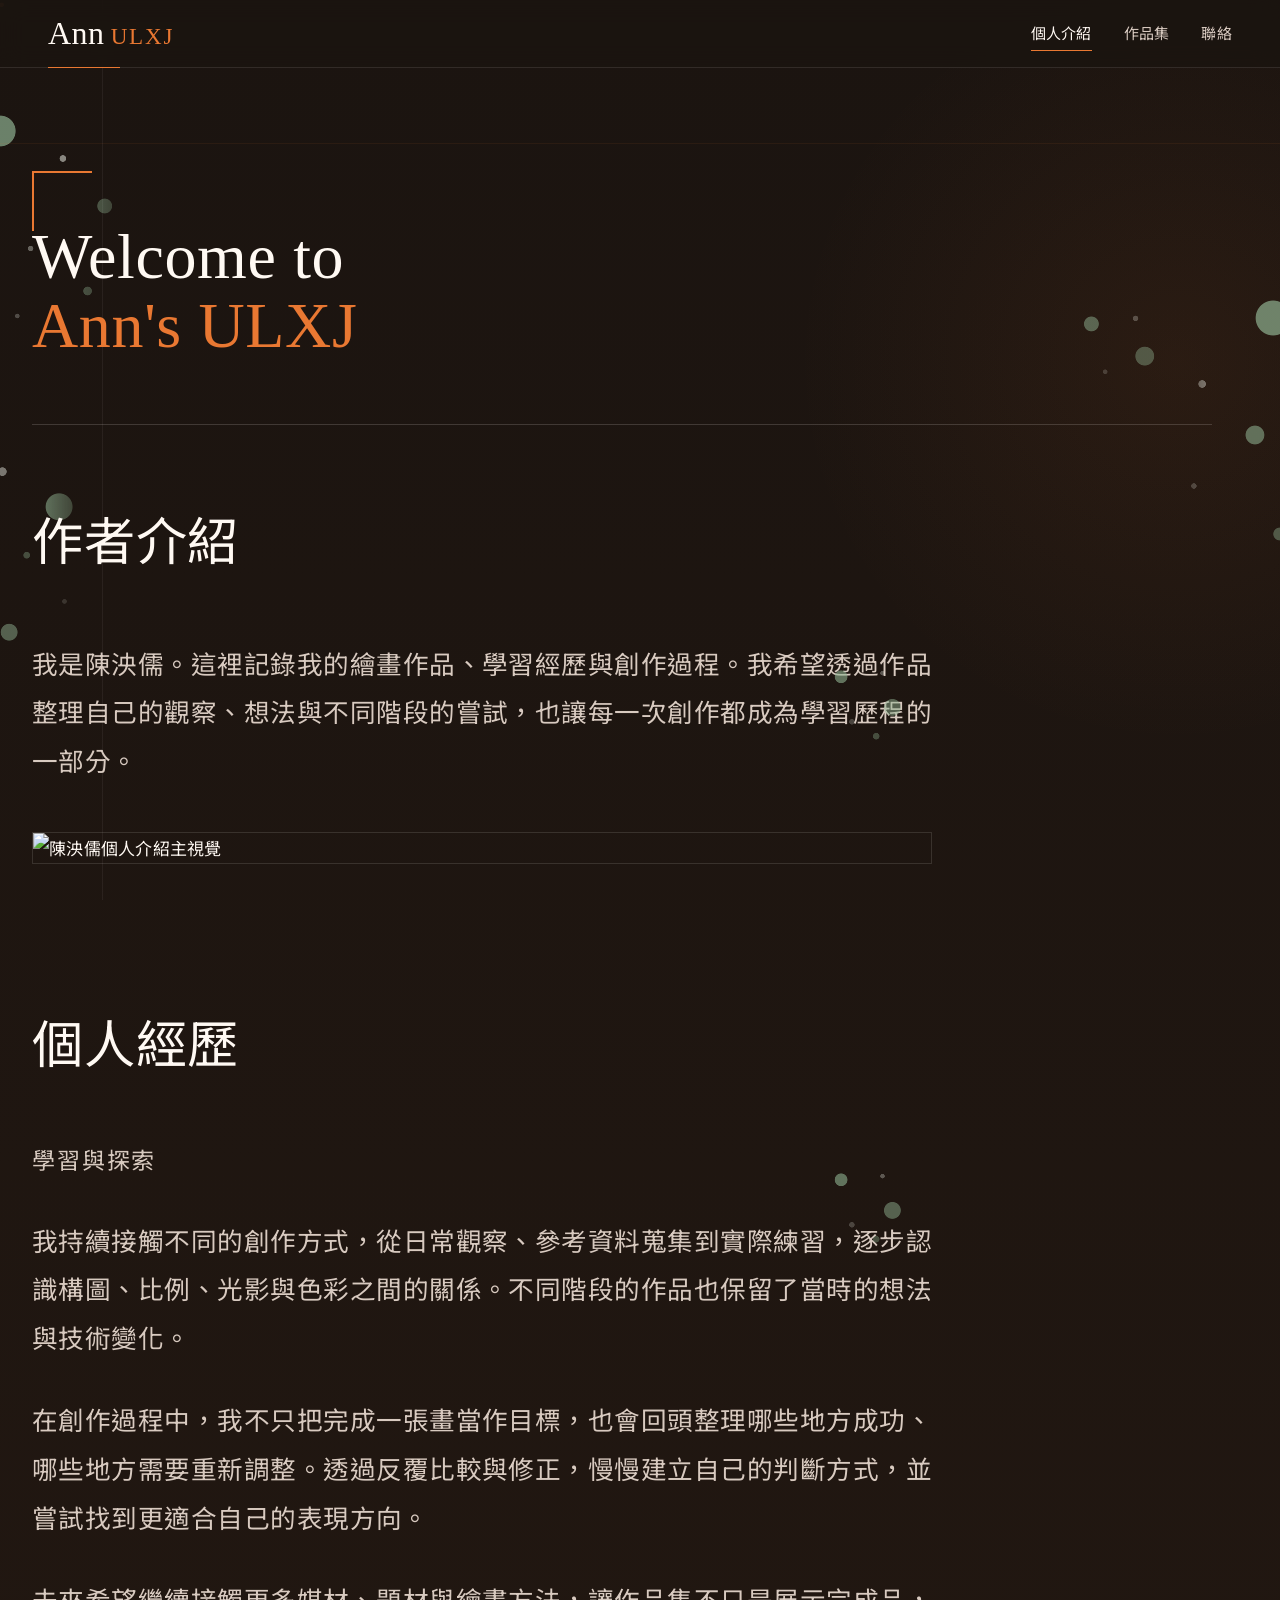
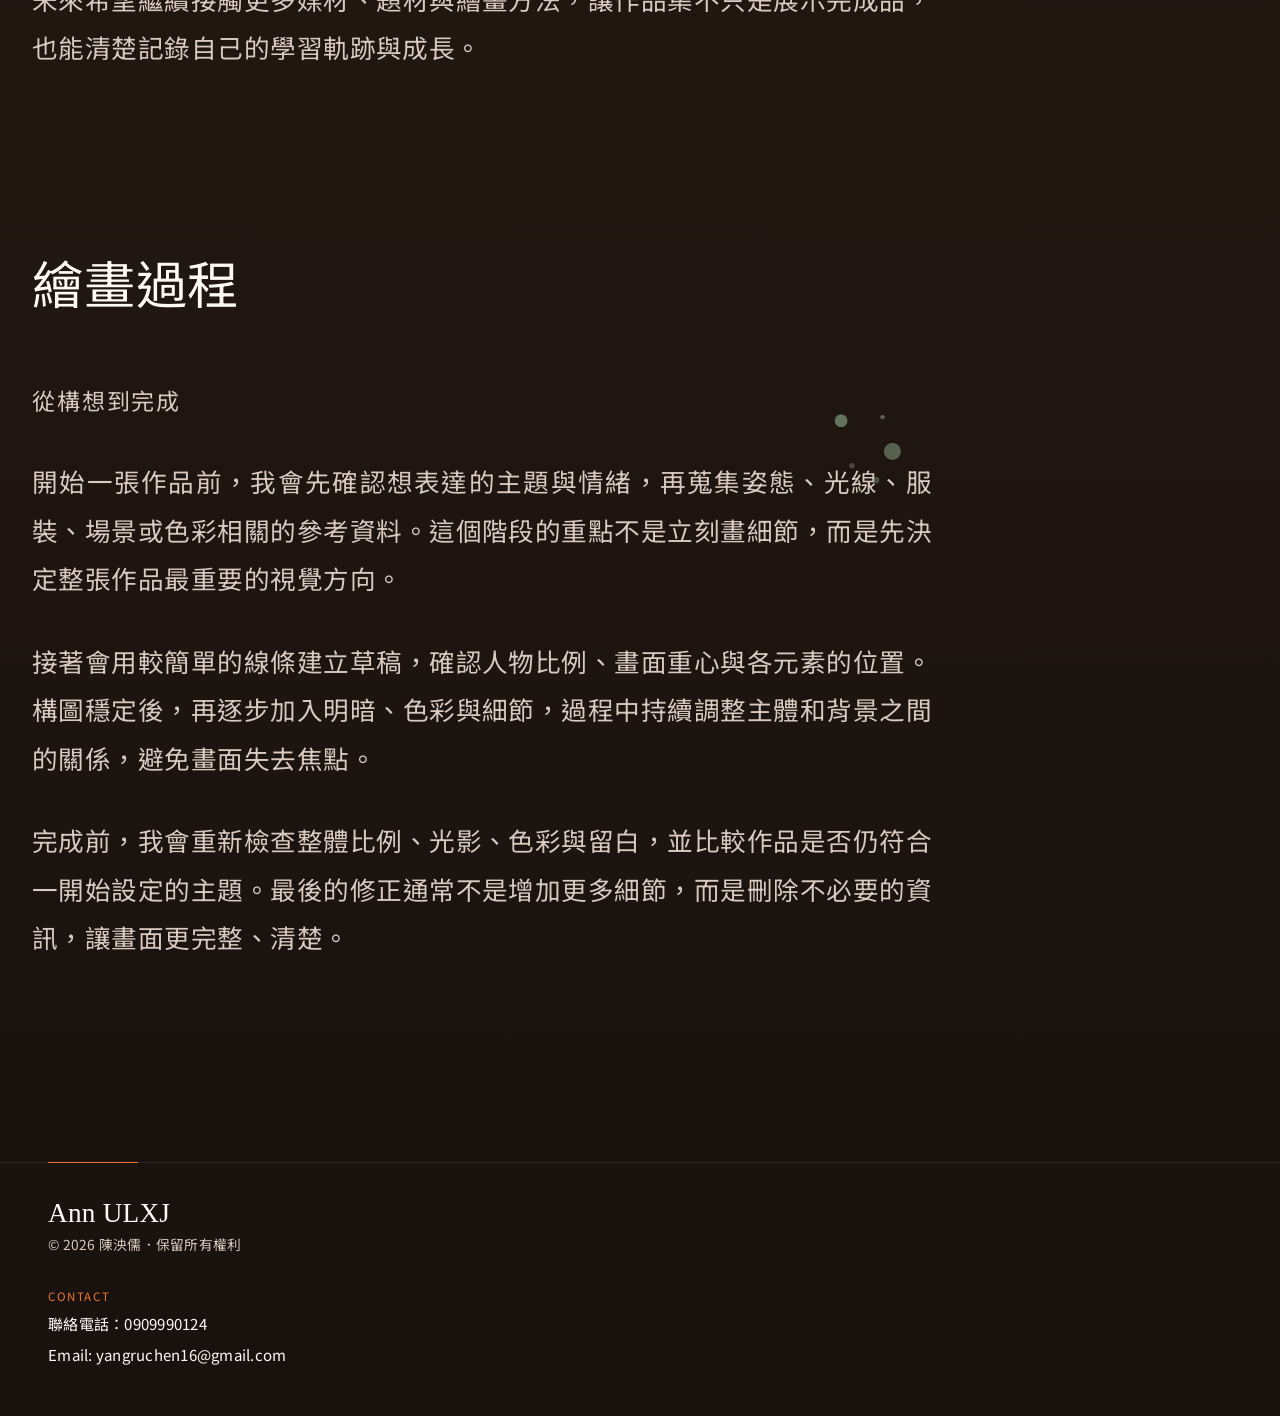
==== index.html @ 449794f3 "Update index.html" ====
<!DOCTYPE html>
<html lang="zh-Hant">
<head>
<meta charset="UTF-8">
<meta name="viewport" content="width=device-width, initial-scale=1.0">
<title>陳泱儒 | 個人介紹</title>
<meta name="description" content="陳泱儒的作者介紹、個人經歷與繪畫過程">
<link rel="preconnect" href="https://fonts.googleapis.com">
<link rel="preconnect" href="https://fonts.gstatic.com" crossorigin>
<link href="https://fonts.googleapis.com/css2?family=Fraunces:ital,opsz,wght@0,9..144,300;0,9..144,500;0,9..144,600;1,9..144,500&family=Work+Sans:wght@300;400;500;600&family=Space+Mono:wght@400;700&display=swap" rel="stylesheet">
<link rel="stylesheet" href="style.css">
<link rel="stylesheet" href="art-overrides.css">
<style>
  .intro-report{
    position:relative;
    z-index:2;
    max-width:1320px;
    margin:0 auto;
    padding:clamp(4rem,8vw,7rem) clamp(1rem,2.5vw,2rem) 6rem;
  }
  .intro-hero{
    position:relative;
    max-width:1180px;
    margin:0 0 clamp(1.75rem,3vw,2.75rem);
    padding:clamp(1.5rem,4vw,3.5rem) 0 clamp(2.5rem,5vw,4.5rem);
    border-bottom:1px solid rgba(255,249,243,.16);
  }
  .intro-hero::before{
    content:"";
    position:absolute;
    top:0;
    left:0;
    width:58px;
    height:58px;
    border-top:2px solid var(--accent);
    border-left:2px solid var(--accent);
  }
  .intro-hero::after{
    content:"";
    position:absolute;
    right:4%;
    bottom:2rem;
    width:92px;
    height:92px;
    background-image:radial-gradient(circle, rgba(233,120,50,.75) 1.6px, transparent 1.8px);
    background-size:15px 15px;
    opacity:.45;
  }
  .intro-kicker{
    margin:0 0 1.2rem;
    color:var(--accent);
    font-size:clamp(.92rem,1.3vw,1.05rem);
    letter-spacing:.18em;
  }
  .intro-hero-title{
    position:relative;
    z-index:1;
    max-width:1050px;
    margin:0;
    font-family:"Aldhabi","Times New Roman",serif;
    font-size:clamp(2.4rem,5vw,4rem);
    font-weight:400;
    line-height:1.08;
    letter-spacing:.01em;
    color:var(--text-hi);
  }
  .intro-hero-title .accent-word{
    color:var(--accent);
  }

  /* Editorial typography based on the supplied reference */
  .intro-block{
    max-width:980px;
    margin:0 0 clamp(3rem,5vw,4.5rem);
    padding:clamp(2rem,3vw,3rem) 0;
  }
  .intro-block:last-child{ margin-bottom:2rem; }
  .intro-heading{
    margin:0 0 clamp(3.2rem,5vw,4.6rem);
    padding-left:0 !important;
    max-width:900px;
    font-family:"Noto Serif TC","Songti TC","PMingLiU",serif;
    font-size:clamp(2.45rem,4vw,3.45rem);
    font-weight:400;
    line-height:1.42;
    letter-spacing:.015em;
    color:var(--text-hi);
  }
  .intro-heading::before,
  .intro-heading::after{
    display:none !important;
  }
  .intro-content{
    margin-left:0;
    padding-left:0;
    max-width:900px;
  }
  .intro-content p,
  .report-paragraphs p{
    width:100%;
    max-width:900px;
    margin-left:0;
    padding-left:0;
    text-indent:0;
    color:var(--text-lo);
    font-family:"Noto Serif TC","Songti TC","PMingLiU",serif;
    font-size:clamp(1.42rem,2vw,1.8rem);
    font-weight:400;
    line-height:1.9;
    letter-spacing:.018em;
    text-align:justify;
    text-justify:inter-ideograph;
    margin-top:0;
    margin-bottom:2.1rem;
  }
  .report-paragraphs{
    width:100%;
    max-width:900px;
    margin-left:0;
    padding-left:0;
  }
  .report-paragraphs p::before{
    display:none !important;
  }
  .report-subheading{
    margin:0 0 clamp(2.1rem,3vw,3rem);
    padding-left:0;
    font-family:"Noto Serif TC","Songti TC","PMingLiU",serif;
    font-size:clamp(1.3rem,1.8vw,1.55rem);
    font-weight:400;
    line-height:1.55;
    letter-spacing:.08em;
    color:var(--text-lo);
  }
  .intro-content::before{
    display:none !important;
  }
  .intro-main-image{
    display:block;
    width:100%;
    max-width:900px;
    height:auto;
    margin-top:3rem;
    margin-left:0;
    border-radius:4px;
    box-shadow:0 20px 50px -18px rgba(0,0,0,.55);
  }

  @media (max-width:720px){
    .intro-report{
      padding-top:3rem;
      padding-left:1rem;
      padding-right:1rem;
    }
    .intro-hero{
      margin-bottom:1.5rem;
      padding-top:1.25rem;
    }
    .intro-hero::before{
      width:38px;
      height:38px;
    }
    .intro-hero::after{
      width:58px;
      height:58px;
      right:0;
      bottom:1.4rem;
    }
    .intro-hero-title{
      font-size:clamp(2.4rem,5vw,4rem);
      line-height:1.12;
    }
    .intro-block{
      max-width:100%;
      margin-bottom:1.5rem;
      padding:1.8rem 0;
    }
    .intro-heading{
      max-width:100%;
      margin-bottom:3.2rem;
      font-size:clamp(2.25rem,10vw,3rem);
      line-height:1.42;
    }
    .intro-content,
    .report-paragraphs{
      max-width:100%;
    }
    .report-subheading{
      margin-bottom:2rem;
      font-size:1.28rem;
    }
    .intro-content p,
    .report-paragraphs p{
      max-width:100%;
      font-size:clamp(1.28rem,5.8vw,1.58rem);
      line-height:1.9;
      letter-spacing:.012em;
      text-align:justify;
      text-justify:inter-ideograph;
      margin-bottom:2rem;
    }
  }
</style>
</head>
<body>
<div class="pinboard-texture" aria-hidden="true"></div>

<header class="site-header" id="top">
  <a class="brand brand-logo" href="index.html" aria-label="Ann ULXJ 首頁">
    <span class="brand-logo-main">Ann</span>
    <span class="brand-logo-sub">ULXJ</span>
  </a>
  <nav class="main-nav" aria-label="主導覽">
    <a href="index.html" aria-current="page" style="color:var(--text-hi);border-bottom:1px solid var(--accent);">個人介紹</a>
    <a href="portfolio.html">作品集</a>
    <a href="contact.html">聯絡</a>
  </nav>
  <button class="nav-toggle" id="navToggle" aria-label="開啟選單" aria-expanded="false">
    <span></span><span></span><span></span>
  </button>
</header>

<main class="intro-report">
  <section class="intro-hero" aria-labelledby="welcome-title">
    <h1 class="intro-hero-title" id="welcome-title">Welcome to<br><span class="accent-word">Ann's ULXJ</span></h1>
  </section>

  <section class="intro-block">
    <h2 class="intro-heading">作者介紹</h2>
    <div class="intro-content">
      <p>
        我是陳泱儒。這裡記錄我的繪畫作品、學習經歷與創作過程。我希望透過作品整理自己的觀察、想法與不同階段的嘗試，也讓每一次創作都成為學習歷程的一部分。
      </p>
      <img class="intro-main-image" src="image/intro-image.svg"  
       srcset="assets/intro-image-1200.svg 1200w,assets/intro-image-1800.svg 1800w,assets/intro-image-2400.svg 2400w"
       sizes="(max-width: 720px) 100vw, 900px"
  
       alt="陳泱儒個人介紹主視覺">
    </div>
  </section>

  <section class="intro-block">
    <h2 class="intro-heading">個人經歷</h2>
    <div class="intro-content">
      <h3 class="report-subheading">學習與探索</h3>
      <div class="report-paragraphs">
        <p>
          我持續接觸不同的創作方式，從日常觀察、參考資料蒐集到實際練習，逐步認識構圖、比例、光影與色彩之間的關係。不同階段的作品也保留了當時的想法與技術變化。
        </p>
        <p>
          在創作過程中，我不只把完成一張畫當作目標，也會回頭整理哪些地方成功、哪些地方需要重新調整。透過反覆比較與修正，慢慢建立自己的判斷方式，並嘗試找到更適合自己的表現方向。
        </p>
        <p>
          未來希望繼續接觸更多媒材、題材與繪畫方法，讓作品集不只是展示完成品，也能清楚記錄自己的學習軌跡與成長。
        </p>
      </div>
    </div>
  </section>

  <section class="intro-block">
    <h2 class="intro-heading">繪畫過程</h2>
    <div class="intro-content">
      <h3 class="report-subheading">從構想到完成</h3>
      <div class="report-paragraphs">
        <p>
          開始一張作品前，我會先確認想表達的主題與情緒，再蒐集姿態、光線、服裝、場景或色彩相關的參考資料。這個階段的重點不是立刻畫細節，而是先決定整張作品最重要的視覺方向。
        </p>
        <p>
          接著會用較簡單的線條建立草稿，確認人物比例、畫面重心與各元素的位置。構圖穩定後，再逐步加入明暗、色彩與細節，過程中持續調整主體和背景之間的關係，避免畫面失去焦點。
        </p>
        <p>
          完成前，我會重新檢查整體比例、光影、色彩與留白，並比較作品是否仍符合一開始設定的主題。最後的修正通常不是增加更多細節，而是刪除不必要的資訊，讓畫面更完整、清楚。
        </p>
      </div>
    </div>
  </section>
</main>

<footer class="site-footer site-footer-contact">
  <div class="footer-identity">
    <p class="footer-logo">Ann ULXJ</p>
    <p>© 2026 陳泱儒．保留所有權利</p>
  </div>
  <div class="footer-contact">
    <span class="footer-contact-label">CONTACT</span>
    <a href="mailto:myherbstudio@gmail.com">myherbstudio@gmail.com</a>
  </div>
</footer>

<script src="script.js"></script>
</body>
</html>
---- style.css ----
/* ==========================================================================
   DESIGN TOKENS — Minimal / Art / Coffee / Orange / White
   ========================================================================== */
:root{
  --ink: #1B1410;
  --ink-2: #241A15;
  --ink-3: #30221B;
  --coffee: #3B291F;
  --coffee-soft: #684735;
  --paper: #FFF9F3;
  --paper-dim: #F0E8E1;
  --text-hi: #FFF9F3;
  --text-lo: #D8CAC0;
  --accent: #E97832;
  --accent-soft: rgba(233,120,50,.20);
  --line: rgba(255,249,243,.15);

  --c-traditional: #E97832;
  --c-illustration: #E97832;
  --c-digital: #E97832;
  --c-abstract: #E97832;

  /* 金萱：若網站尚未串接 justfont Webfont，未安裝字型的裝置會使用後備中文字體 */
  --font-display: "jf-jinxuan", "金萱", "PingFang TC", "Noto Sans TC", sans-serif;
  --font-body: "jf-jinxuan", "金萱", "PingFang TC", "Noto Sans TC", sans-serif;
  --font-mono: "jf-jinxuan", "金萱", "PingFang TC", "Noto Sans TC", sans-serif;

  --radius: 2px;
  --ease: cubic-bezier(.22,.61,.36,1);
  --dur: .35s;
}

@media (prefers-reduced-motion: reduce){
  *{ animation-duration:.01ms !important; animation-iteration-count:1 !important; transition-duration:.01ms !important; scroll-behavior:auto !important; }
}

*{ box-sizing:border-box; }
html{ scroll-behavior:smooth; }
body{
  margin:0;
  min-height:100vh;
  background:
    radial-gradient(circle at 92% 12%, rgba(233,120,50,.07), transparent 24rem),
    linear-gradient(180deg, #1B1410 0%, #211711 58%, #18110E 100%);
  color:var(--text-hi);
  font-family:var(--font-body);
  font-size:17px;
  line-height:1.75;
  letter-spacing:.015em;
  -webkit-font-smoothing:antialiased;
}

a{ color:inherit; text-decoration:none; }
h1,h2,h3{ margin:0; color:var(--text-hi); font-family:var(--font-display); font-weight:600; letter-spacing:.01em; }
p{ margin:0; }
ul,ol{ margin:0; padding:0; list-style:none; }
button,input,textarea,select{ font:inherit; }
button{ cursor:pointer; }

/* ==========================================================================
   ART BACKGROUND — dots + lines, intentionally sparse
   ========================================================================== */
.pinboard-texture{
  position:fixed;
  inset:0;
  pointer-events:none;
  z-index:0;
  opacity:1;
  background:
    radial-gradient(circle at 8% 22%, rgba(233,120,50,.48) 0 2px, transparent 2.5px) 0 0 / 22px 22px no-repeat,
    linear-gradient(90deg, transparent 0 8%, rgba(255,249,243,.06) 8% calc(8% + 1px), transparent calc(8% + 1px)),
    linear-gradient(0deg, transparent 0 84%, rgba(233,120,50,.08) 84% calc(84% + 1px), transparent calc(84% + 1px));
}

body::before,
body::after{
  content:"";
  position:fixed;
  pointer-events:none;
  z-index:0;
}
body::before{
  top:110px;
  left:32px;
  width:132px;
  height:132px;
  opacity:.42;
  background-image:radial-gradient(circle, rgba(233,120,50,.78) 1.45px, transparent 1.7px);
  background-size:16px 16px;
  -webkit-mask-image:linear-gradient(to bottom right, #000, transparent 80%);
  mask-image:linear-gradient(to bottom right, #000, transparent 80%);
}
body::after{
  right:42px;
  bottom:42px;
  width:180px;
  height:180px;
  border-right:1px solid rgba(255,249,243,.14);
  border-bottom:1px solid rgba(233,120,50,.34);
  border-radius:0 0 180px 0;
}

.eyebrow{
  margin:0 0 1rem;
  color:var(--accent);
  font-family:var(--font-mono);
  font-size:.74rem;
  font-weight:600;
  letter-spacing:.18em;
  text-transform:uppercase;
}

/* ==========================================================================
   HEADER
   ========================================================================== */
.site-header{
  position:sticky;
  top:0;
  z-index:40;
  display:flex;
  align-items:center;
  justify-content:space-between;
  padding:1rem clamp(1.25rem,4vw,3rem);
  background:rgba(27,20,16,.90);
  backdrop-filter:blur(12px);
  border-bottom:1px solid rgba(255,249,243,.10);
}
.site-header::after{
  content:"";
  position:absolute;
  left:clamp(1.25rem,4vw,3rem);
  bottom:-1px;
  width:72px;
  height:1px;
  background:var(--accent);
}
.brand{ display:flex; align-items:center; gap:.75rem; }
.brand-mark{
  display:grid;
  place-items:center;
  width:34px;
  height:34px;
  border:1px solid var(--accent);
  border-radius:50%;
  background:transparent;
  color:var(--accent);
  font-size:.95rem;
  font-weight:600;
}
.brand-name{ font-size:1.04rem; font-weight:600; }
.brand-dot{ color:var(--accent); }
.main-nav{ display:flex; gap:2rem; font-size:.94rem; }
.main-nav a{
  position:relative;
  padding:.25rem 0;
  color:var(--text-lo);
  transition:color .2s ease;
}
.main-nav a:hover{ color:var(--text-hi); }
.main-nav a::after{
  content:"";
  position:absolute;
  left:0;
  bottom:-4px;
  width:100%;
  height:1px;
  background:var(--accent);
  transform:scaleX(0);
  transform-origin:left;
  transition:transform .25s var(--ease);
}
.main-nav a:hover::after{ transform:scaleX(1); }
.nav-toggle{ display:none; flex-direction:column; gap:5px; padding:6px; border:0; background:none; }
.nav-toggle span{ display:block; width:22px; height:1px; background:var(--text-hi); }

/* ==========================================================================
   BUTTONS
   ========================================================================== */
.btn{
  display:inline-flex;
  align-items:center;
  justify-content:center;
  min-height:44px;
  padding:.8rem 1.45rem;
  border:1px solid transparent;
  border-radius:var(--radius);
  font-size:.92rem;
  font-weight:600;
  letter-spacing:.04em;
  transition:transform .2s var(--ease), background .2s ease, border-color .2s ease, color .2s ease;
}
.btn-primary{ background:var(--accent); color:#1B1410; }
.btn-primary:hover{ transform:translateY(-2px); background:#F28A47; }
.btn-ghost{ border-color:rgba(255,249,243,.32); color:var(--text-hi); background:transparent; }
.btn-ghost:hover{ border-color:var(--accent); color:var(--accent); }
.btn-wide{ width:100%; }

/* ==========================================================================
   GENERAL SECTIONS
   ========================================================================== */
section{
  position:relative;
  z-index:2;
  max-width:1440px;
  margin:0 auto;
  padding:clamp(3.6rem,7vw,6rem) clamp(1.25rem,4vw,3rem);
}
.section-head{ max-width:760px; margin-bottom:2.8rem; }
.section-head h2{ font-size:clamp(2rem,3.4vw,2.8rem); margin-bottom:.9rem; }
.section-desc{ max-width:62ch; color:var(--text-lo); font-size:1.02rem; }

.hero{
  display:grid;
  grid-template-columns:1.05fr .95fr;
  align-items:center;
  gap:clamp(2rem,5vw,5rem);
  min-height:84vh;
}
.hero-inner{ max-width:650px; }
.hero-title{
  margin-bottom:1.5rem;
  font-size:clamp(2.7rem,5vw,4.7rem);
  line-height:1.08;
}
.hero-title .line{ display:block; }
.line-em{ color:var(--accent); font-style:normal; font-weight:500; }
.hero-desc{ max-width:48ch; margin-bottom:2.2rem; color:var(--text-lo); font-size:1.08rem; }
.hero-actions{ display:flex; gap:.9rem; flex-wrap:wrap; }
.hero-board{ position:relative; height:470px; }

/* ==========================================================================
   MINIMAL ART CARDS / PLACEHOLDERS
   ========================================================================== */
.pin-card{
  position:absolute;
  width:210px;
  padding:12px 12px 30px;
  background:var(--paper);
  border:1px solid rgba(255,255,255,.25);
  border-radius:0;
  box-shadow:0 20px 45px -22px rgba(0,0,0,.72);
}
.pin-card:hover{ transform:translateY(-4px) !important; }
.pin{
  position:absolute;
  top:12px;
  left:12px;
  width:7px;
  height:7px;
  border-radius:50%;
  background:var(--accent);
  box-shadow:none;
}
.pin-tag{
  position:absolute;
  left:12px;
  bottom:8px;
  color:var(--coffee);
  font-size:.7rem;
  letter-spacing:.08em;
}
.card-traditional{ top:0; left:5%; transform:none; }
.card-illustration{ top:5%; left:48%; transform:none; }
.card-digital{ top:48%; left:2%; transform:none; }
.card-abstract{ top:50%; left:50%; transform:none; }
.ph-visual{ position:relative; width:100%; aspect-ratio:4/5; overflow:hidden; background:var(--coffee); }
.ph-traditional{
  background:
    linear-gradient(135deg, rgba(255,249,243,.82) 0 22%, transparent 22%),
    radial-gradient(circle at 62% 40%, #E97832 0 18%, transparent 19%),
    linear-gradient(145deg, #4A3023, #211711 72%);
}
.ph-traditional::after{
  content:"";
  position:absolute;
  inset:0;
  background:linear-gradient(115deg, transparent 0 52%, rgba(255,249,243,.12) 52% 53%, transparent 53%);
}
.ph-illustration{
  background:
    radial-gradient(circle at 30% 30%, #FFF9F3 0 10%, transparent 10.5%),
    radial-gradient(circle at 72% 66%, #E97832 0 20%, transparent 20.5%),
    #2C1E18;
}
.ph-digital{
  background:
    linear-gradient(rgba(255,249,243,.10) 1px, transparent 1px),
    linear-gradient(90deg, rgba(255,249,243,.10) 1px, transparent 1px),
    linear-gradient(140deg, #1D1511, #E97832 145%);
  background-size:22px 22px,22px 22px,auto;
}
.ph-abstract{
  background:
    linear-gradient(25deg, transparent 0 42%, #E97832 42% 57%, transparent 57%),
    linear-gradient(155deg, #FFF9F3 0 18%, #3B291F 18% 64%, #1B1410 64%);
}
.ph-portrait{
  background:radial-gradient(circle at 50% 36%, #E97832 0 18%, transparent 18.5%), linear-gradient(180deg,#4A3023,#1B1410);
}

/* ==========================================================================
   FILTERS
   ========================================================================== */
.medium-switcher{
  display:flex;
  flex-wrap:wrap;
  gap:.65rem;
  margin-bottom:2.8rem;
  padding-bottom:1.5rem;
  border-bottom:1px solid var(--line);
}
.medium-tab{
  display:flex;
  align-items:center;
  gap:.45rem;
  padding:.62rem 1rem;
  border:1px solid rgba(255,249,243,.22);
  border-radius:999px;
  background:transparent;
  color:var(--text-lo);
  font-size:.86rem;
  transition:all .2s ease;
}
.tab-index{ color:var(--accent); font-size:.7rem; }
.medium-tab:hover{ border-color:var(--accent); color:var(--text-hi); }
.medium-tab.is-active{ border-color:var(--accent); background:var(--accent); color:#1B1410; }
.medium-tab.is-active .tab-index{ color:#1B1410; }

/* ==========================================================================
   GALLERY
   ========================================================================== */
.gallery-grid{
  display:grid;
  grid-template-columns:repeat(auto-fill,minmax(250px,1fr));
  gap:1.5rem;
}
.art-card{
  position:relative;
  padding:10px 10px 16px;
  background:var(--paper);
  border:1px solid rgba(255,255,255,.28);
  border-radius:0;
  box-shadow:0 18px 38px -24px rgba(0,0,0,.9);
  cursor:pointer;
  opacity:0;
  transform:translateY(20px);
  animation:cardIn .55s var(--ease) forwards;
  transition:transform .25s var(--ease), box-shadow .25s var(--ease);
}
@keyframes cardIn{ to{ opacity:1; transform:translateY(0); } }
.art-card:hover{ transform:translateY(-5px); box-shadow:0 26px 48px -26px rgba(0,0,0,.95); }
.art-card:focus-visible{ outline:2px solid var(--accent); outline-offset:4px; }
.art-card .pin{ top:14px; left:14px; }
.art-thumb{ aspect-ratio:4/5; }
.art-meta{ padding:.95rem .25rem 0; color:var(--coffee); }
.art-medium{ color:#866B5C; font-size:.72rem; font-weight:600; letter-spacing:.07em; }
.art-title{ margin-top:.25rem; color:#241A15; font-size:1.08rem; }
.art-card.is-hidden{ display:none; }

/* ==========================================================================
   ABOUT / PROCESS
   ========================================================================== */
.about-section{ display:grid; grid-template-columns:.8fr 1.2fr; gap:clamp(2rem,5vw,4rem); align-items:center; }
.about-frame{ max-width:380px; padding:12px; background:var(--paper); border:1px solid rgba(255,255,255,.28); transform:none; }
.about-content p{ max-width:58ch; margin-bottom:1.2rem; color:var(--text-lo); }
.about-content h2{ margin-bottom:1.2rem; font-size:clamp(2rem,3vw,2.6rem); }
.about-stats{ display:flex; gap:2.3rem; margin:1.8rem 0 2rem; flex-wrap:wrap; }
.stat-num{ display:block; color:var(--accent); font-size:2rem; }
.stat-label{ color:var(--text-lo); font-size:.82rem; }
.process-steps{ display:grid; grid-template-columns:repeat(auto-fit,minmax(220px,1fr)); gap:2rem; }
.process-step{ padding-top:1.2rem; border-top:1px solid var(--line); }
.step-index{ color:var(--accent); font-size:.82rem; }
.process-step h3{ margin:.55rem 0 .45rem; font-size:1.16rem; }
.process-step p{ color:var(--text-lo); font-size:.94rem; }

/* ==========================================================================
   CONTACT
   ========================================================================== */
.contact-section{
  max-width:1180px;
  margin-top:clamp(2rem,5vw,5rem);
  margin-bottom:clamp(2rem,5vw,5rem);
  background:rgba(36,26,21,.68);
  border:1px solid rgba(255,249,243,.11);
  border-radius:0;
}
.contact-section::before{
  content:"";
  position:absolute;
  top:0;
  left:0;
  width:110px;
  height:3px;
  background:var(--accent);
}
.contact-inner{ max-width:700px; }
.contact-inner h2{ margin-bottom:.8rem; font-size:clamp(2rem,3vw,2.6rem); }
.contact-form{ display:flex; flex-direction:column; gap:1.25rem; margin-top:2.2rem; }
.form-row{ display:flex; flex-direction:column; gap:.45rem; }
.form-row label{ color:var(--text-lo); font-size:.86rem; }
.form-row input,
.form-row textarea,
.form-row select{
  width:100%;
  padding:.9rem 1rem;
  border:1px solid rgba(255,249,243,.16);
  border-radius:0;
  background:#1E1612;
  color:var(--text-hi);
  resize:vertical;
  transition:border-color .2s ease, background .2s ease;
}
.form-row input:focus,
.form-row textarea:focus,
.form-row select:focus{ outline:none; border-color:var(--accent); background:#231914; }
.form-note{ min-height:1.2em; color:var(--accent); font-size:.86rem; }

/* ==========================================================================
   LIGHTBOX
   ========================================================================== */
.lightbox{ position:fixed; inset:0; z-index:100; display:none; }
.lightbox.is-open{ display:block; }
.lightbox-backdrop{ position:absolute; inset:0; background:rgba(15,10,8,.90); backdrop-filter:blur(5px); }
.lightbox-panel{
  position:relative;
  z-index:2;
  display:grid;
  grid-template-columns:1.05fr .95fr;
  max-width:900px;
  max-height:88vh;
  margin:5vh auto;
  overflow:hidden;
  background:var(--paper);
  border:1px solid rgba(255,255,255,.24);
  border-radius:0;
  box-shadow:0 35px 90px -30px rgba(0,0,0,.9);
  animation:panelIn .3s var(--ease);
}
@keyframes panelIn{ from{ opacity:0; transform:translateY(12px); } to{ opacity:1; transform:none; } }
.lightbox-visual{ min-height:320px; }
.lightbox-visual .ph-visual{ width:100%; height:100%; aspect-ratio:auto; }
.lightbox-info{ padding:2rem; overflow-y:auto; color:var(--coffee); }
.lightbox-tag{ color:var(--accent); font-size:.74rem; font-weight:600; letter-spacing:.08em; }
.lightbox-info h3{ margin:.5rem 0 1rem; color:#241A15; font-size:1.6rem; }
.lightbox-info p{ margin-bottom:1.4rem; color:#6B5548; font-size:.98rem; }
.lightbox-meta{ display:flex; gap:2rem; padding-top:1rem; border-top:1px solid rgba(36,26,21,.12); }
.lightbox-meta dt{ color:#94786A; font-size:.72rem; }
.lightbox-meta dd{ margin:.2rem 0 0; color:#241A15; }
.lightbox-close{
  position:absolute;
  top:14px;
  right:14px;
  z-index:3;
  width:36px;
  height:36px;
  border:1px solid rgba(36,26,21,.14);
  border-radius:50%;
  background:rgba(255,249,243,.86);
  color:#241A15;
}
.lightbox-close:hover{ border-color:var(--accent); background:var(--accent); }

/* ==========================================================================
   INTRO PAGE ART DETAILS
   ========================================================================== */
.intro-heading,
.section-head h2,
.contact-inner h2{
  position:relative;
  padding-left:1rem;
}
.intro-heading::before,
.section-head h2::before,
.contact-inner h2::before{
  content:"";
  position:absolute;
  left:0;
  top:.18em;
  width:3px;
  height:1.05em;
  background:var(--accent);
}
.intro-heading::after,
.section-head h2::after{
  content:"";
  display:block;
  width:76px;
  height:1px;
  margin-top:14px;
  background:linear-gradient(to right,var(--accent),transparent);
}
.intro-content{ position:relative; }
.intro-content::before{
  content:"";
  position:absolute;
  top:-18px;
  left:-18px;
  width:74px;
  height:74px;
  border-top:1px solid rgba(255,249,243,.18);
  border-left:1px solid rgba(233,120,50,.42);
}
.intro-content::after{
  content:"";
  position:absolute;
  right:2%;
  top:18px;
  width:66px;
  height:66px;
  opacity:.55;
  background-image:radial-gradient(circle, rgba(233,120,50,.75) 1.4px, transparent 1.6px);
  background-size:13px 13px;
}
.intro-main-image{
  position:relative;
  z-index:1;
  border:1px solid rgba(255,249,243,.12);
  border-radius:0 !important;
  box-shadow:0 26px 60px -32px rgba(0,0,0,.95) !important;
}
.intro-main-image:hover{ transform:translateY(-2px); transition:transform .2s ease; }
.report-paragraphs p{ position:relative; }
.report-paragraphs p::before{
  content:"";
  position:absolute;
  left:-16px;
  top:1em;
  width:5px;
  height:5px;
  border-radius:50%;
  background:var(--accent);
}

/* ==========================================================================
   FOOTER
   ========================================================================== */
.site-footer{
  position:relative;
  z-index:2;
  display:flex;
  justify-content:space-between;
  align-items:center;
  flex-wrap:wrap;
  gap:1rem;
  max-width:1440px;
  margin:0 auto;
  padding:2rem clamp(1.25rem,4vw,3rem) 3rem;
  border-top:1px solid rgba(255,249,243,.09);
  color:var(--text-lo);
  font-size:.86rem;
}
.site-footer::before{
  content:"";
  position:absolute;
  top:-1px;
  left:clamp(1.25rem,4vw,3rem);
  width:90px;
  height:1px;
  background:var(--accent);
}
.footer-links{ display:flex; gap:1.4rem; }
.footer-links a:hover{ color:var(--accent); }

/* ==========================================================================
   RESPONSIVE
   ========================================================================== */
@media (max-width:980px){
  .hero{ grid-template-columns:1fr; min-height:auto; padding-top:3rem; }
  .hero-board{ height:380px; margin-top:1rem; }
  .pin-card{ width:160px; }
  .about-section{ grid-template-columns:1fr; }
  .about-frame{ margin:0 auto; }
  .lightbox-panel{ grid-template-columns:1fr; margin:3vh 1rem; max-height:94vh; }
  .lightbox-visual{ min-height:230px; }
}

@media (max-width:720px){
  body{ font-size:16px; }
  body::before{ top:82px; left:14px; width:86px; height:86px; background-size:14px 14px; opacity:.28; }
  body::after{ right:14px; bottom:18px; width:100px; height:100px; }
  .site-header{ padding:.9rem 1.1rem; }
  .main-nav{
    position:fixed;
    top:62px;
    left:0;
    right:0;
    flex-direction:column;
    gap:1.1rem;
    padding:1.4rem;
    background:#211711;
    border-bottom:1px solid rgba(255,249,243,.10);
    opacity:0;
    transform:translateY(-8px);
    pointer-events:none;
    transition:all .22s ease;
  }
  .main-nav.is-open{ opacity:1; transform:none; pointer-events:auto; }
  .nav-toggle{ display:flex; }
  .hero-title{ font-size:clamp(2.3rem,12vw,3.2rem); }
  .gallery-grid{ grid-template-columns:1fr; }
  .intro-content::after{ width:48px; height:48px; opacity:.35; }
  .contact-section{ margin:1rem; }
}
---- art-overrides.css ----
@import url('https://fonts.googleapis.com/css2?family=Noto+Sans+TC:wght@300;400;500;600;700&display=swap');

/* Organic edge dots — irregular, layered, no square grids */
:root{
  --dot-main-strong: rgba(233,120,50,.95);
  --dot-main: rgba(233,120,50,.78);
  --dot-main-soft: rgba(233,120,50,.58);
  --dot-light-strong: rgba(255,249,243,.70);
  --dot-light: rgba(255,249,243,.48);
  --dot-light-soft: rgba(255,249,243,.34);
}

/* 全站中文統一使用思源黑體 */
html,
body,
body *{
  font-family:"Noto Sans TC","Source Han Sans TC","PingFang TC",sans-serif !important;
}

/* 品牌英文與首頁英文大標題保留 Aldhabi */
.brand-logo,
.brand-logo *,
.footer-logo,
.intro-hero-title,
.intro-hero-title *{
  font-family:"Aldhabi","Times New Roman",serif !important;
}

body::after{
  display:none !important;
}

body::before{
  top:96px !important;
  left:-34px !important;
  width:190px !important;
  height:250px !important;
  opacity:.72 !important;
  background:
    radial-gradient(circle at 18% 14%, var(--dot-main-strong) 0 15px, transparent 15.8px),
    radial-gradient(circle at 51% 25%, var(--dot-light-strong) 0 3px, transparent 3.6px),
    radial-gradient(circle at 73% 44%, var(--dot-main) 0 7px, transparent 7.8px),
    radial-gradient(circle at 34% 61%, var(--dot-light) 0 2.5px, transparent 3px),
    radial-gradient(circle at 64% 78%, var(--dot-main-soft) 0 4px, transparent 4.7px),
    radial-gradient(circle at 27% 88%, var(--dot-light-soft) 0 2px, transparent 2.6px) !important;
  -webkit-mask-image:linear-gradient(to right,#000 58%,transparent 100%) !important;
  mask-image:linear-gradient(to right,#000 58%,transparent 100%) !important;
}

.pinboard-texture::before,
.pinboard-texture::after{
  content:"";
  position:fixed;
  pointer-events:none;
  z-index:0;
}

.pinboard-texture::before{
  left:-30px;
  top:48%;
  width:135px;
  height:220px;
  opacity:.62;
  background:
    radial-gradient(circle at 24% 18%, var(--dot-light-strong) 0 4px, transparent 4.6px),
    radial-gradient(circle at 66% 34%, var(--dot-main-strong) 0 13px, transparent 13.9px),
    radial-gradient(circle at 42% 56%, var(--dot-main-soft) 0 3px, transparent 3.7px),
    radial-gradient(circle at 70% 77%, var(--dot-light-soft) 0 2px, transparent 2.7px),
    radial-gradient(circle at 29% 91%, var(--dot-main) 0 8px, transparent 8.8px);
  -webkit-mask-image:linear-gradient(to right,#000 55%,transparent 100%);
  mask-image:linear-gradient(to right,#000 55%,transparent 100%);
}

.pinboard-texture::after{
  right:-36px;
  top:30%;
  width:165px;
  height:300px;
  opacity:.72;
  background:
    radial-gradient(circle at 74% 16%, var(--dot-main-strong) 0 17px, transparent 17.9px),
    radial-gradient(circle at 31% 38%, var(--dot-light-strong) 0 3.5px, transparent 4.1px),
    radial-gradient(circle at 63% 55%, var(--dot-main) 0 9px, transparent 9.8px),
    radial-gradient(circle at 26% 72%, var(--dot-light) 0 2.5px, transparent 3px),
    radial-gradient(circle at 78% 88%, var(--dot-main-soft) 0 6px, transparent 6.8px);
  -webkit-mask-image:linear-gradient(to left,#000 58%,transparent 100%);
  mask-image:linear-gradient(to left,#000 58%,transparent 100%);
}

.intro-content::after{
  width:90px !important;
  height:90px !important;
  background:
    radial-gradient(circle at 19% 22%, var(--dot-main-strong) 0 6px, transparent 6.7px),
    radial-gradient(circle at 65% 18%, var(--dot-light) 0 2px, transparent 2.5px),
    radial-gradient(circle at 76% 56%, var(--dot-main) 0 8px, transparent 8.8px),
    radial-gradient(circle at 31% 72%, var(--dot-light-soft) 0 2.5px, transparent 3px),
    radial-gradient(circle at 58% 88%, var(--dot-main-soft) 0 3px, transparent 3.6px) !important;
  opacity:.62 !important;
}

.intro-hero::after{
  background:
    radial-gradient(circle at 20% 26%, var(--dot-main-strong) 0 7px, transparent 7.8px),
    radial-gradient(circle at 68% 20%, var(--dot-light) 0 2.5px, transparent 3px),
    radial-gradient(circle at 78% 61%, var(--dot-main) 0 9px, transparent 9.8px),
    radial-gradient(circle at 35% 78%, var(--dot-light-soft) 0 2px, transparent 2.6px) !important;
  opacity:.52 !important;
}

/* Header logo */
.brand-logo{
  display:inline-flex;
  align-items:baseline;
  gap:.38rem;
  min-width:max-content;
  font-family:"Aldhabi","Times New Roman",serif;
  font-size:2rem;
  font-weight:400;
  line-height:.8;
  letter-spacing:.015em;
}
.brand-logo-main{ color:var(--text-hi); }
.brand-logo-sub{
  color:var(--accent);
  font-size:.72em;
  letter-spacing:.08em;
}

/* Footer contact block */
.site-footer-contact{
  align-items:flex-start;
  justify-content:flex-start;
  flex-direction:column;
  padding-top:2.3rem;
  text-align:left;
}
.footer-identity{
  display:flex;
  flex-direction:column;
  align-items:flex-start;
  gap:.3rem;
  text-align:left;
}
.footer-logo{
  color:var(--text-hi);
  font-family:"Aldhabi","Times New Roman",serif;
  font-size:1.7rem;
  line-height:1;
}
.footer-contact{
  display:flex;
  flex-direction:column;
  align-items:flex-start;
  gap:.28rem;
  margin-top:.9rem;
  text-align:left;
}
.footer-contact-label{
  color:var(--accent);
  font-size:.72rem;
  letter-spacing:.14em;
  text-transform:uppercase;
}
.footer-contact a{
  color:var(--text-hi);
  font-size:.94rem;
  text-align:left;
}
.footer-contact a:hover{ color:var(--accent); }

@media (max-width:720px){
  body::before{
    left:-30px !important;
    width:125px !important;
    height:180px !important;
    opacity:.48 !important;
  }
  .pinboard-texture::before{
    width:90px;
    height:150px;
    opacity:.42;
  }
  .pinboard-texture::after{
    right:-30px;
    width:105px;
    height:210px;
    opacity:.48;
  }
  .brand-logo{ font-size:1.72rem; }
}
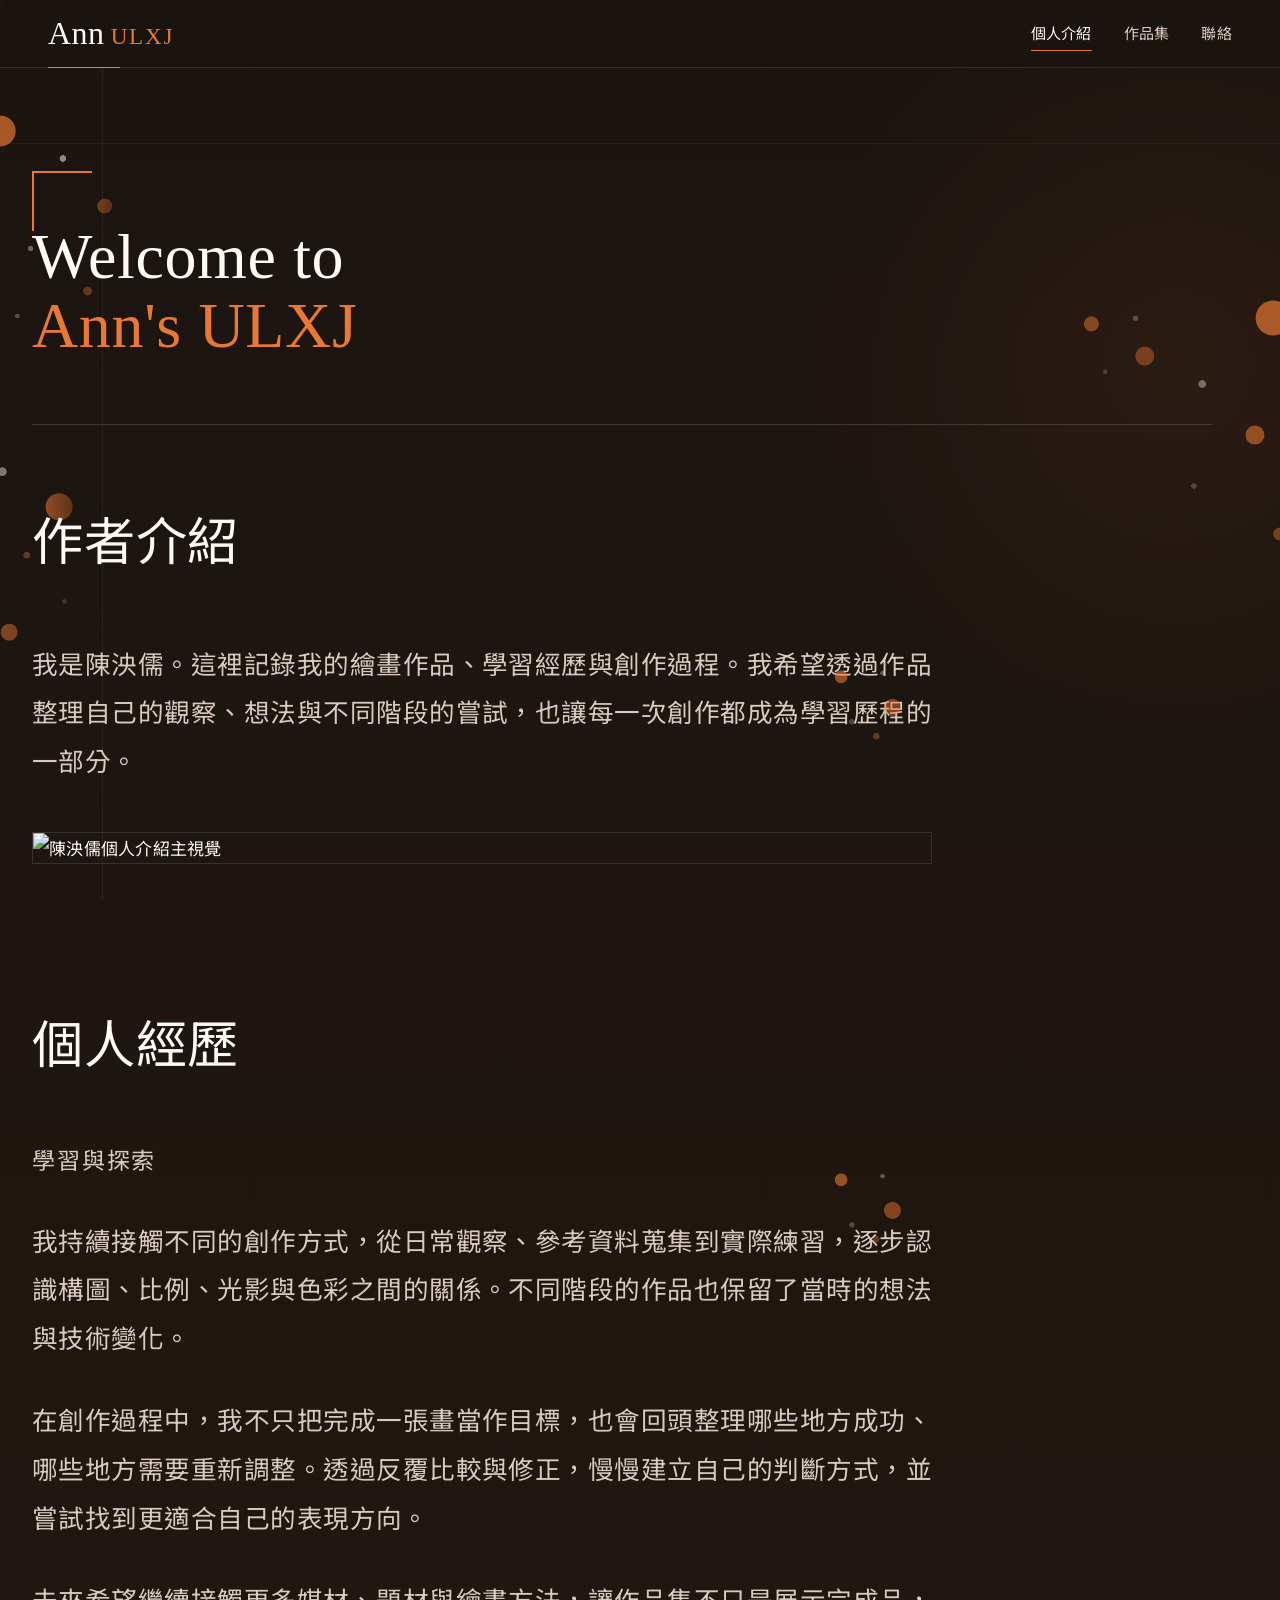
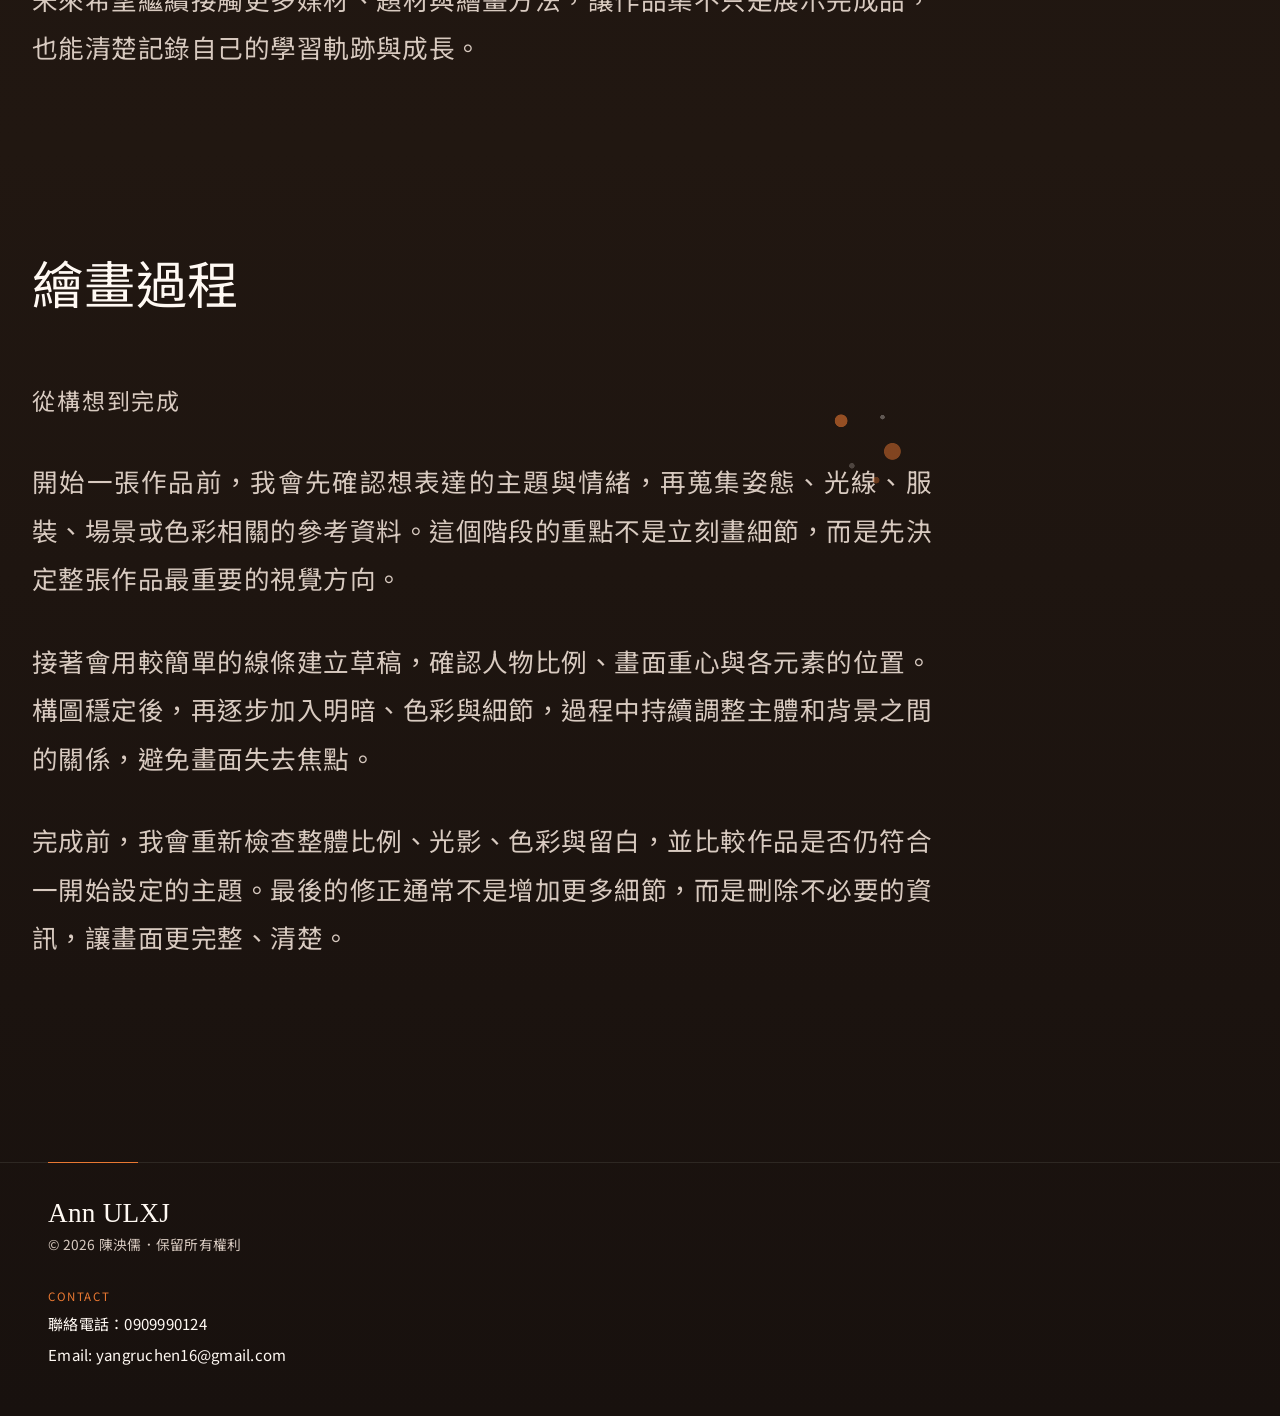
==== commit da622444: "Update index.html" ====
--- a/index.html
+++ b/index.html
@@ -231,7 +231,7 @@
       <p>
         我是陳泱儒。這裡記錄我的繪畫作品、學習經歷與創作過程。我希望透過作品整理自己的觀察、想法與不同階段的嘗試，也讓每一次創作都成為學習歷程的一部分。
       </p>
-      <img class="intro-main-image" src="image/intro-image.svg"  
+      <img class="intro-main-image" src="assets/intro-image.svg"  
        srcset="assets/intro-image-1200.svg 1200w,assets/intro-image-1800.svg 1800w,assets/intro-image-2400.svg 2400w"
        sizes="(max-width: 720px) 100vw, 900px"
   
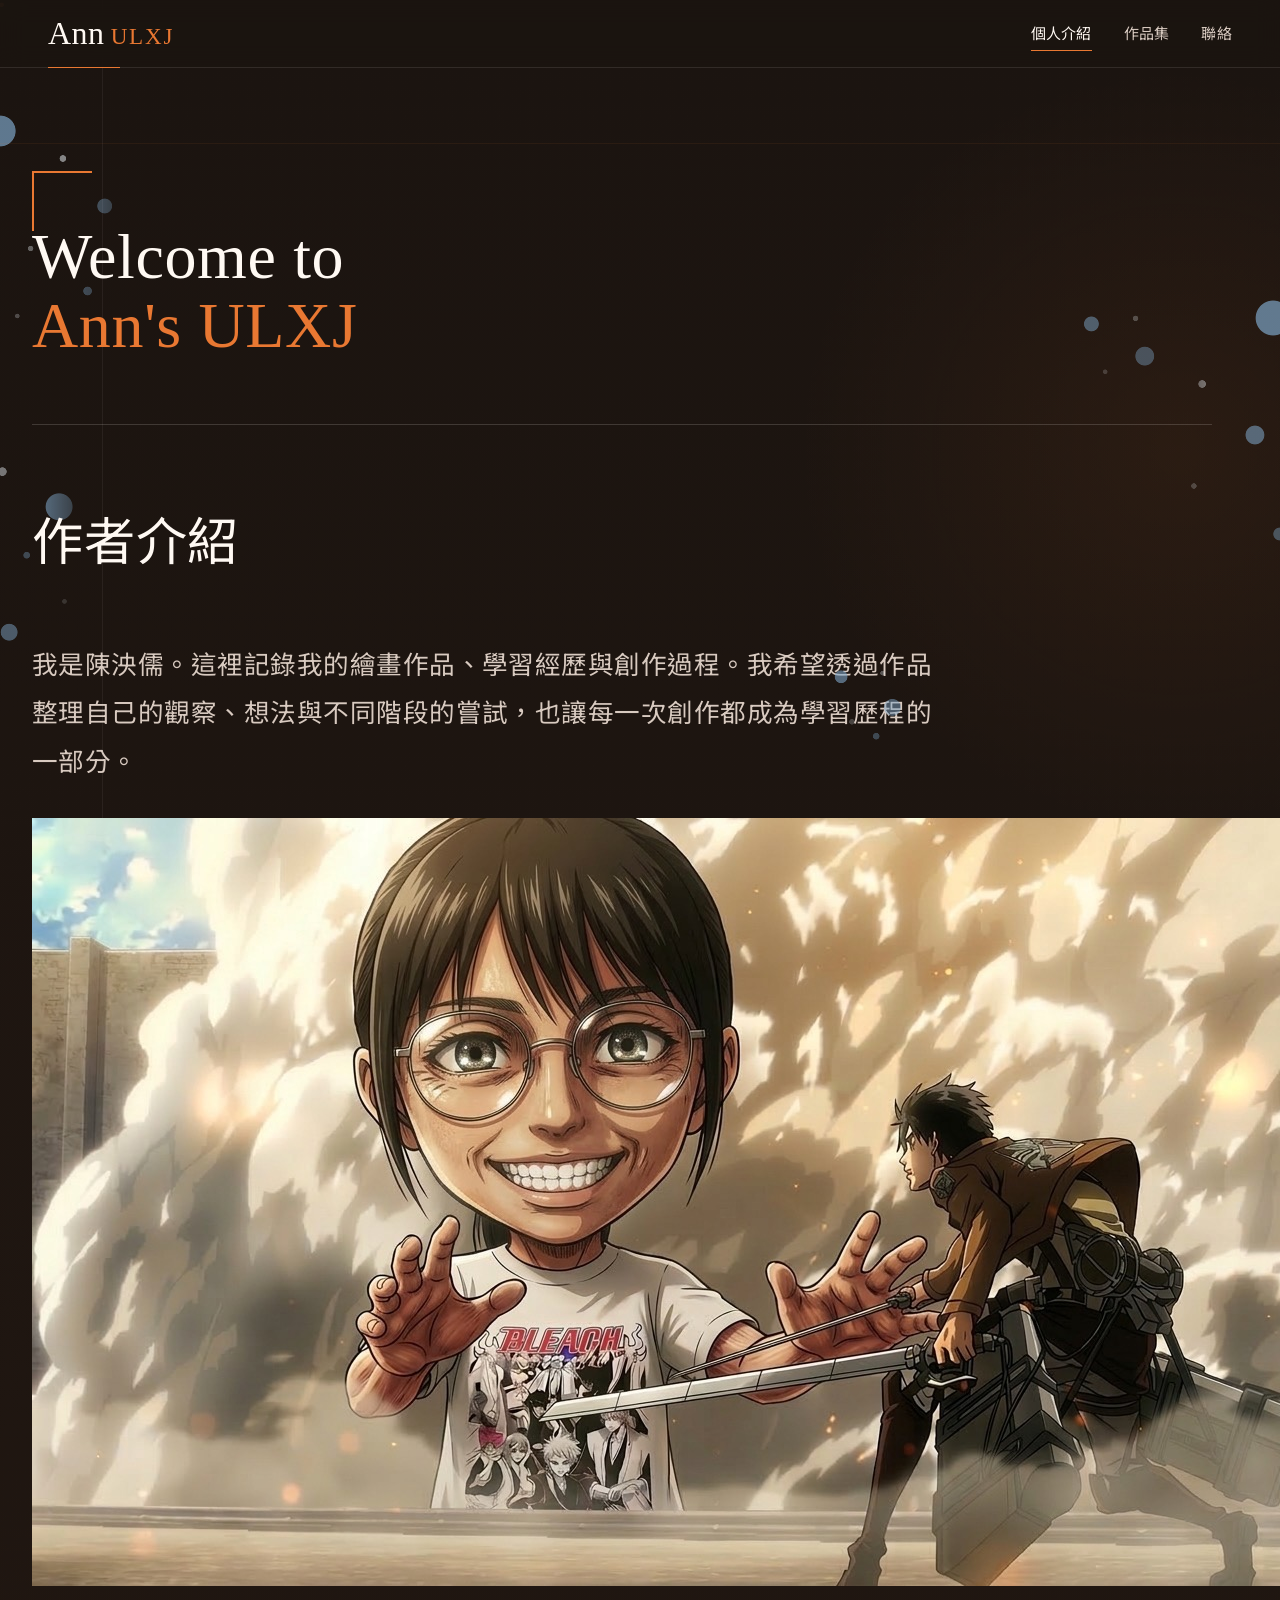
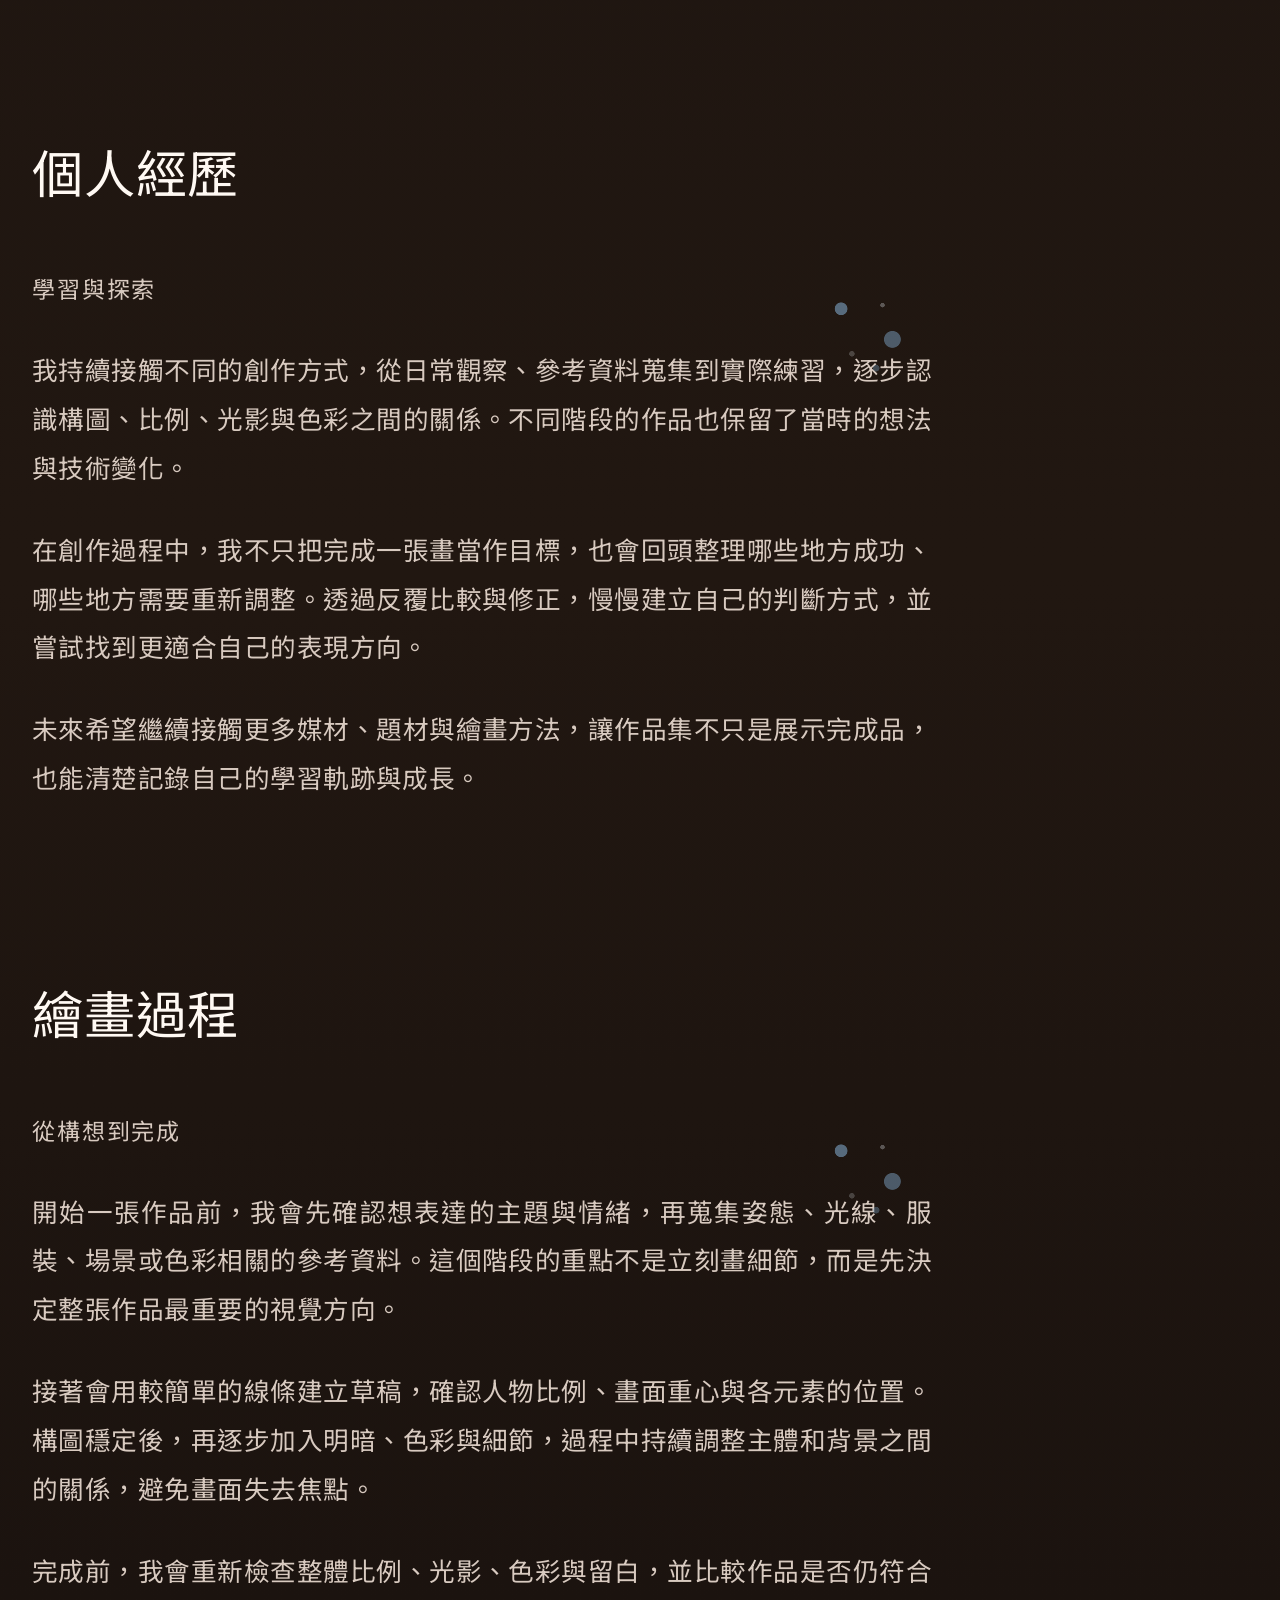
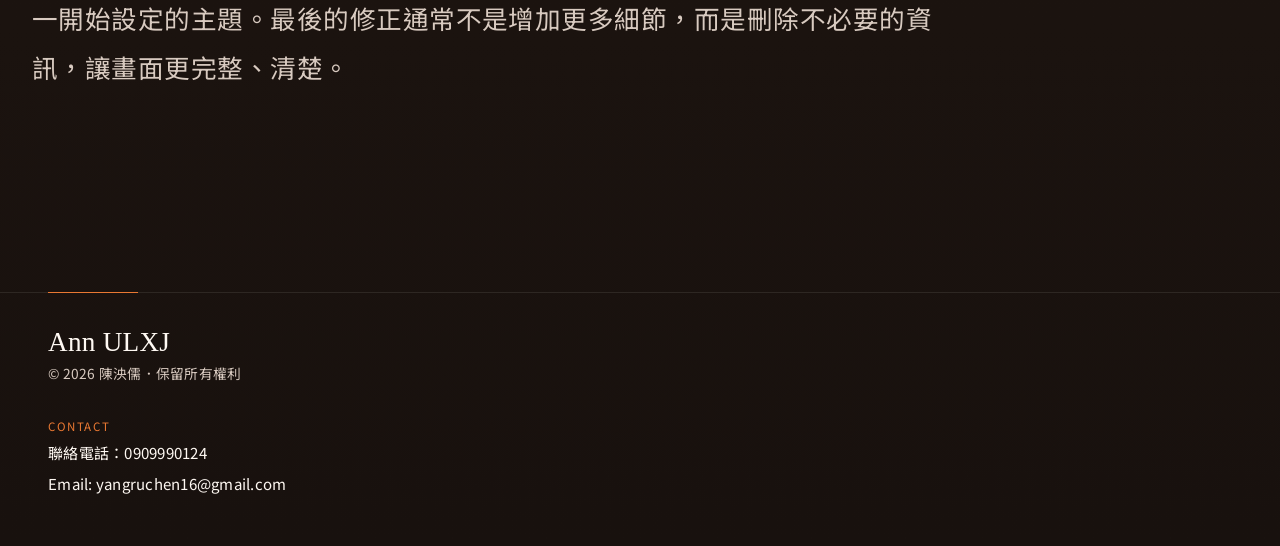
==== commit 02a2042e: "Replace intro image with new main image" ====
--- a/index.html
+++ b/index.html
@@ -231,10 +231,7 @@
       <p>
         我是陳泱儒。這裡記錄我的繪畫作品、學習經歷與創作過程。我希望透過作品整理自己的觀察、想法與不同階段的嘗試，也讓每一次創作都成為學習歷程的一部分。
       </p>
-      <img class="intro-main-image" src="assets/intro-image.svg"  
-       srcset="assets/intro-image-1200.svg 1200w,assets/intro-image-1800.svg 1800w,assets/intro-image-2400.svg 2400w"
-       sizes="(max-width: 720px) 100vw, 900px"
-  
+      <img class="IMG-main-5422" src="assets/IMG_5422.svg"
        alt="陳泱儒個人介紹主視覺">
     </div>
   </section>
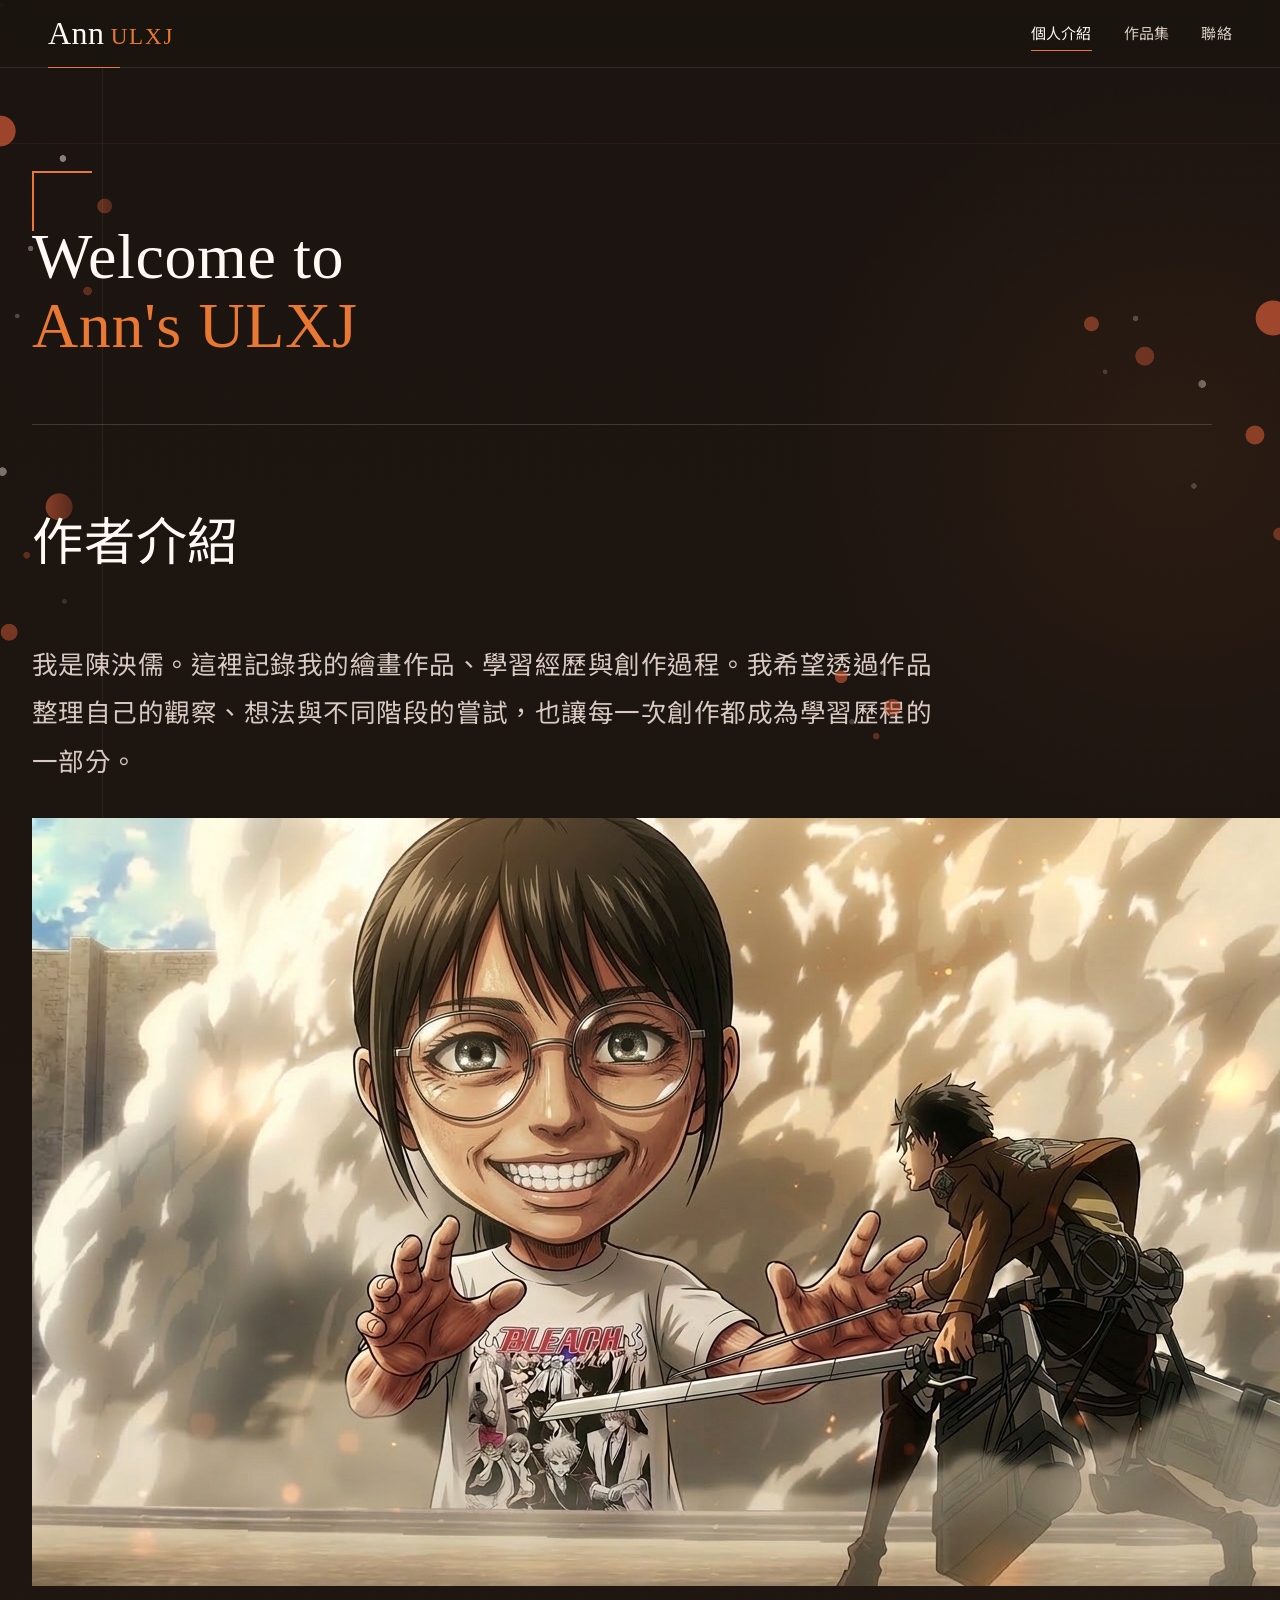
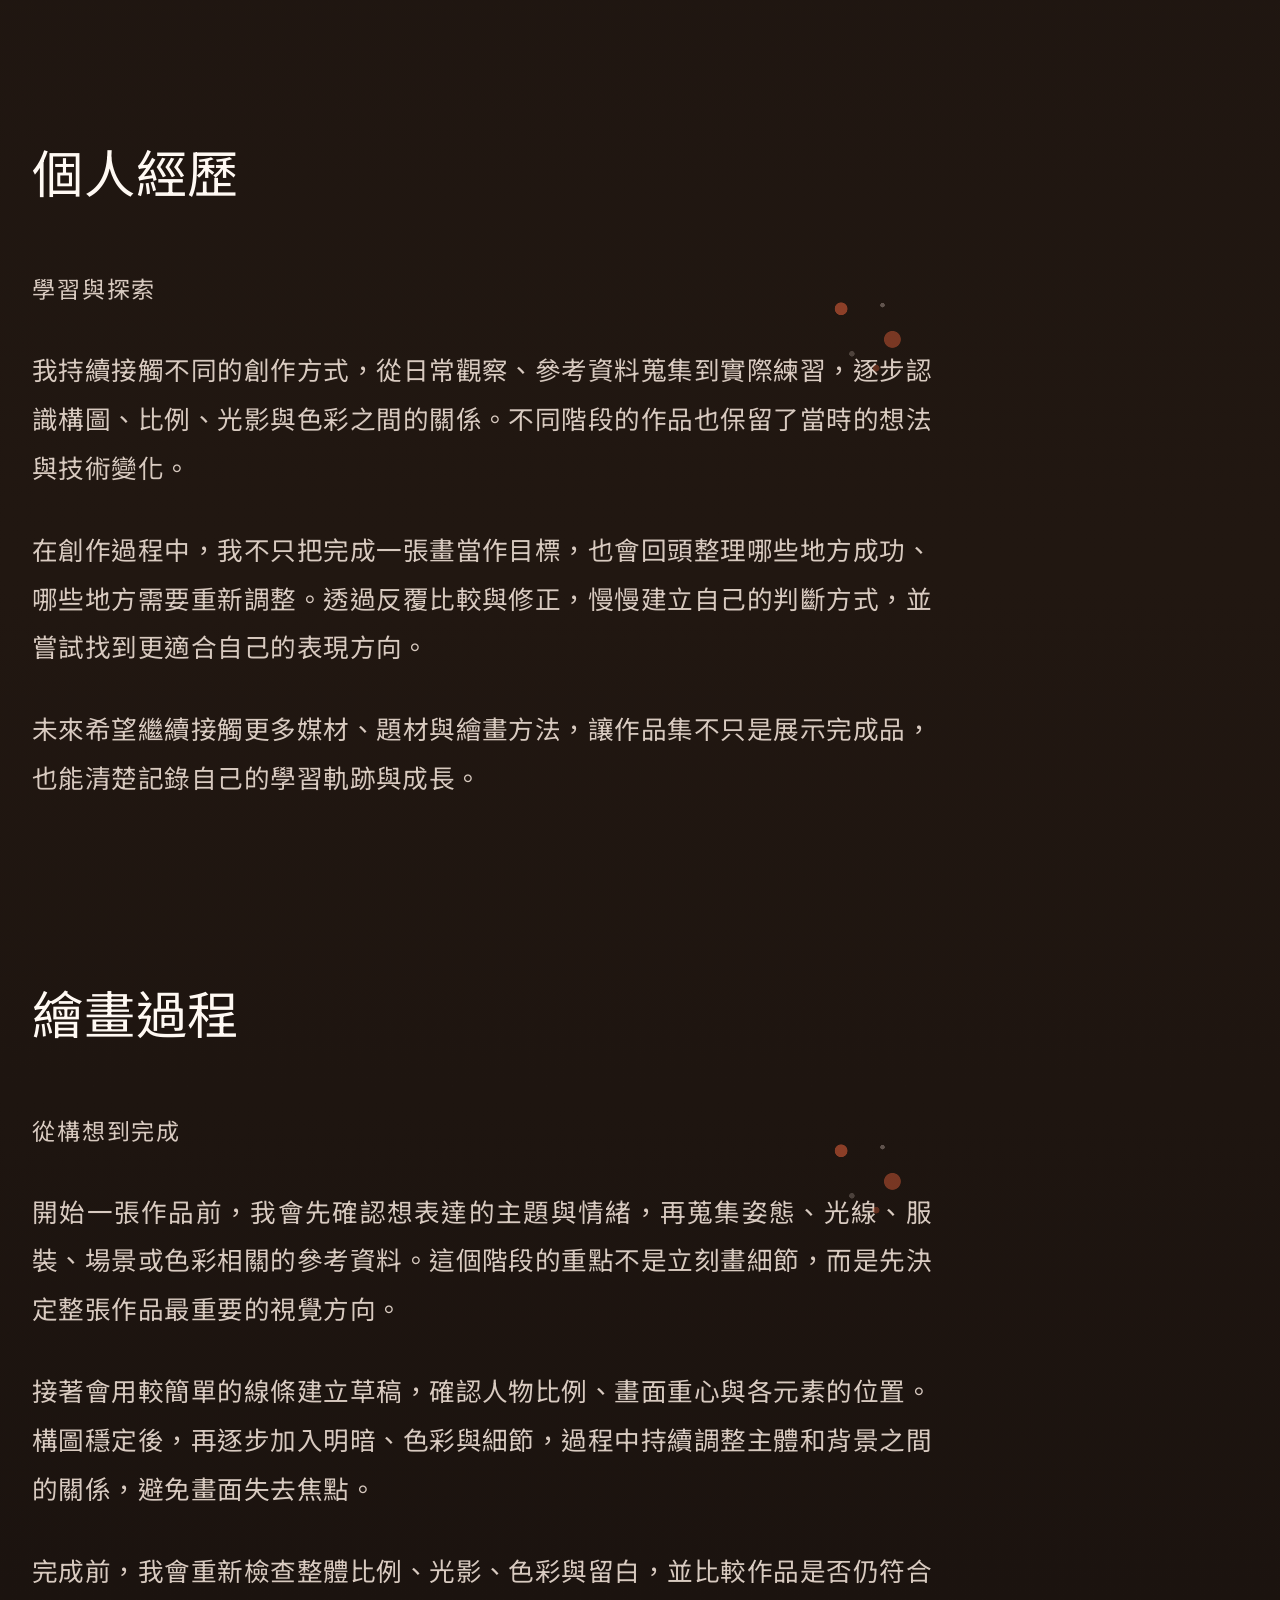
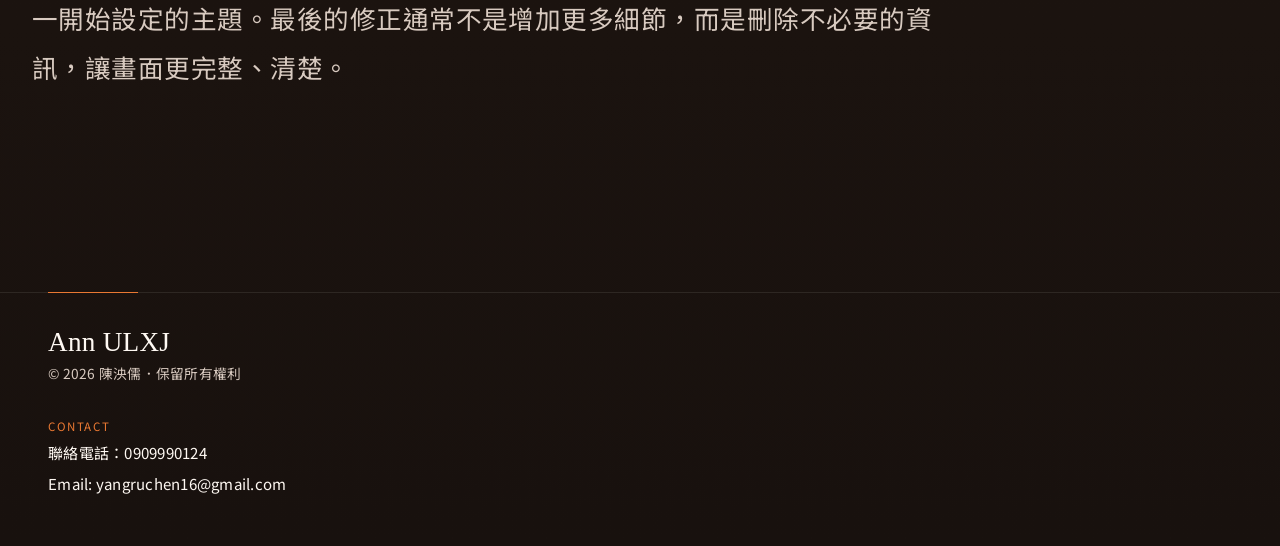
==== commit 70029b09: "Update index.html" ====
--- a/index.html
+++ b/index.html
@@ -231,7 +231,7 @@
       <p>
         我是陳泱儒。這裡記錄我的繪畫作品、學習經歷與創作過程。我希望透過作品整理自己的觀察、想法與不同階段的嘗試，也讓每一次創作都成為學習歷程的一部分。
       </p>
-      <img class="IMG-main-5422" src="assets/IMG_5422.svg"
+      <img class="IMG-main-5422" src="assets/IMG_5422.svg" sizes="(max-width: 720px) 100vw, 900px"
        alt="陳泱儒個人介紹主視覺">
     </div>
   </section>
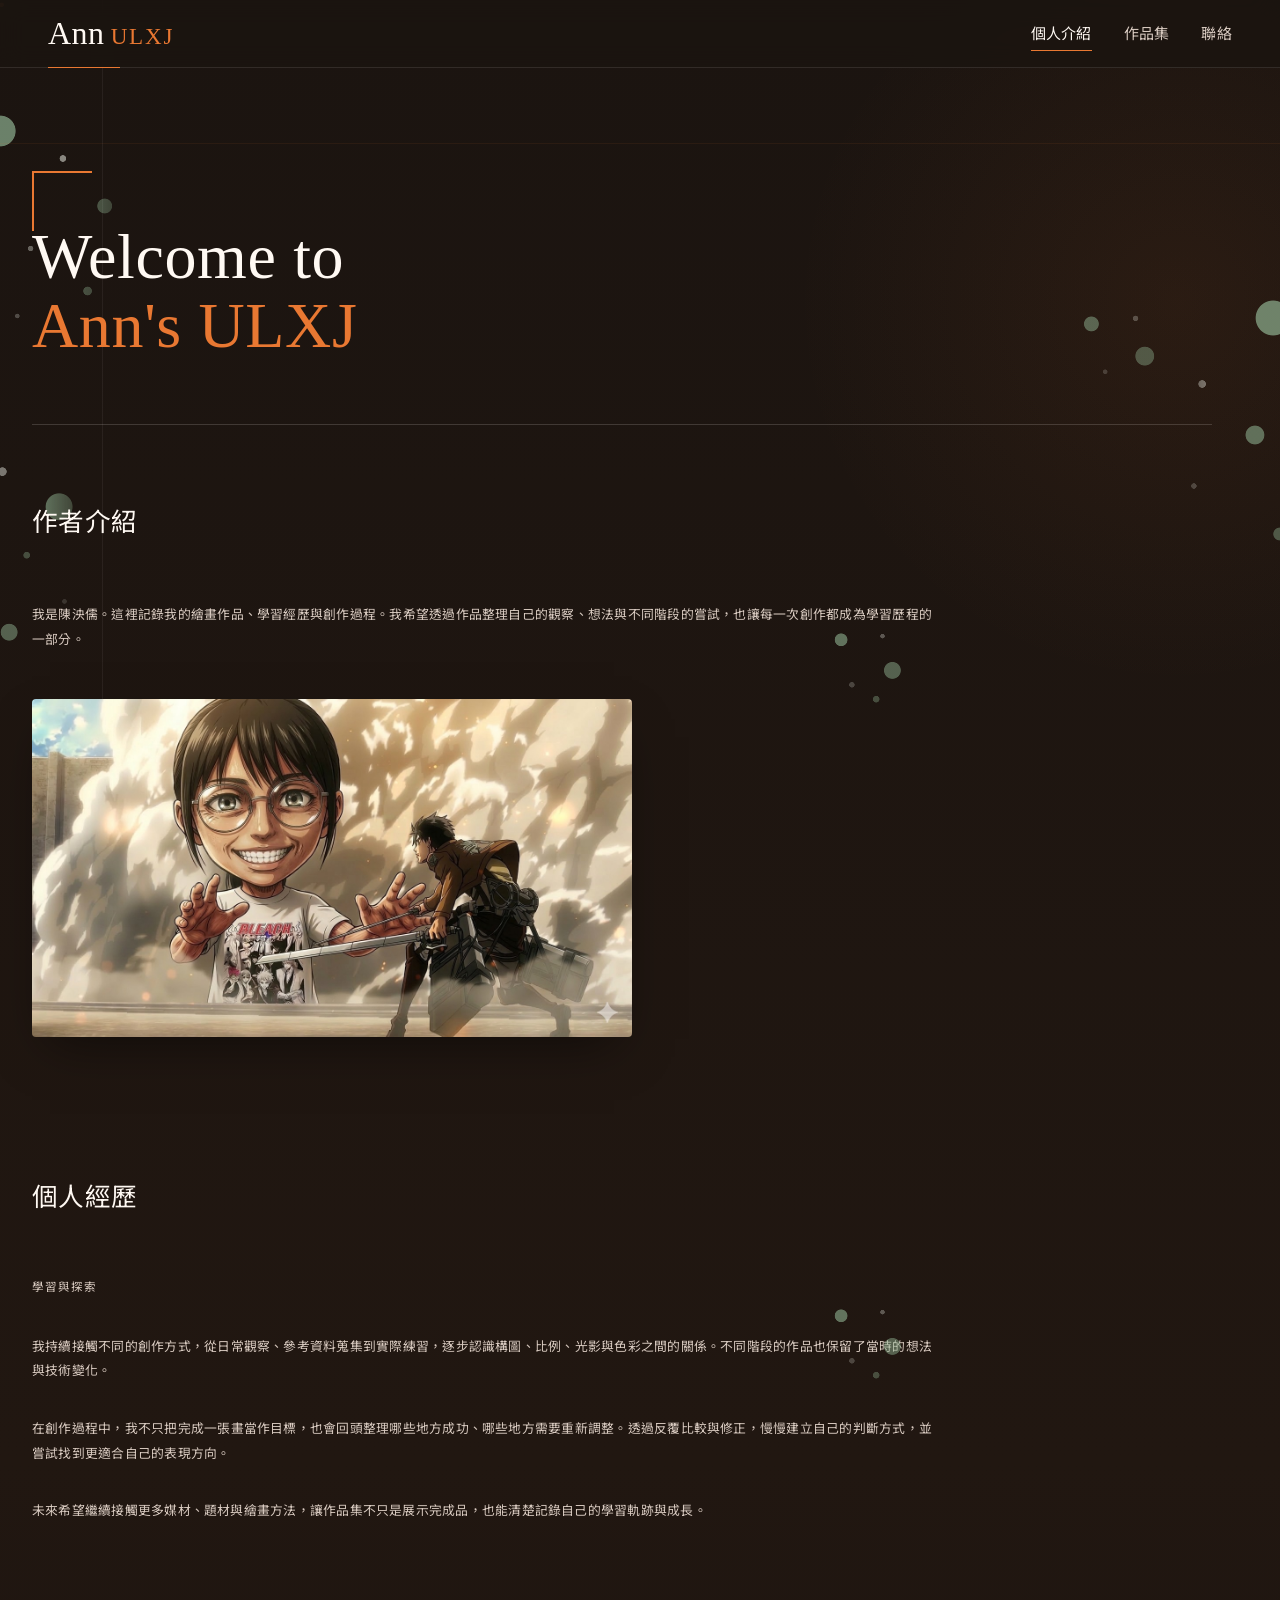
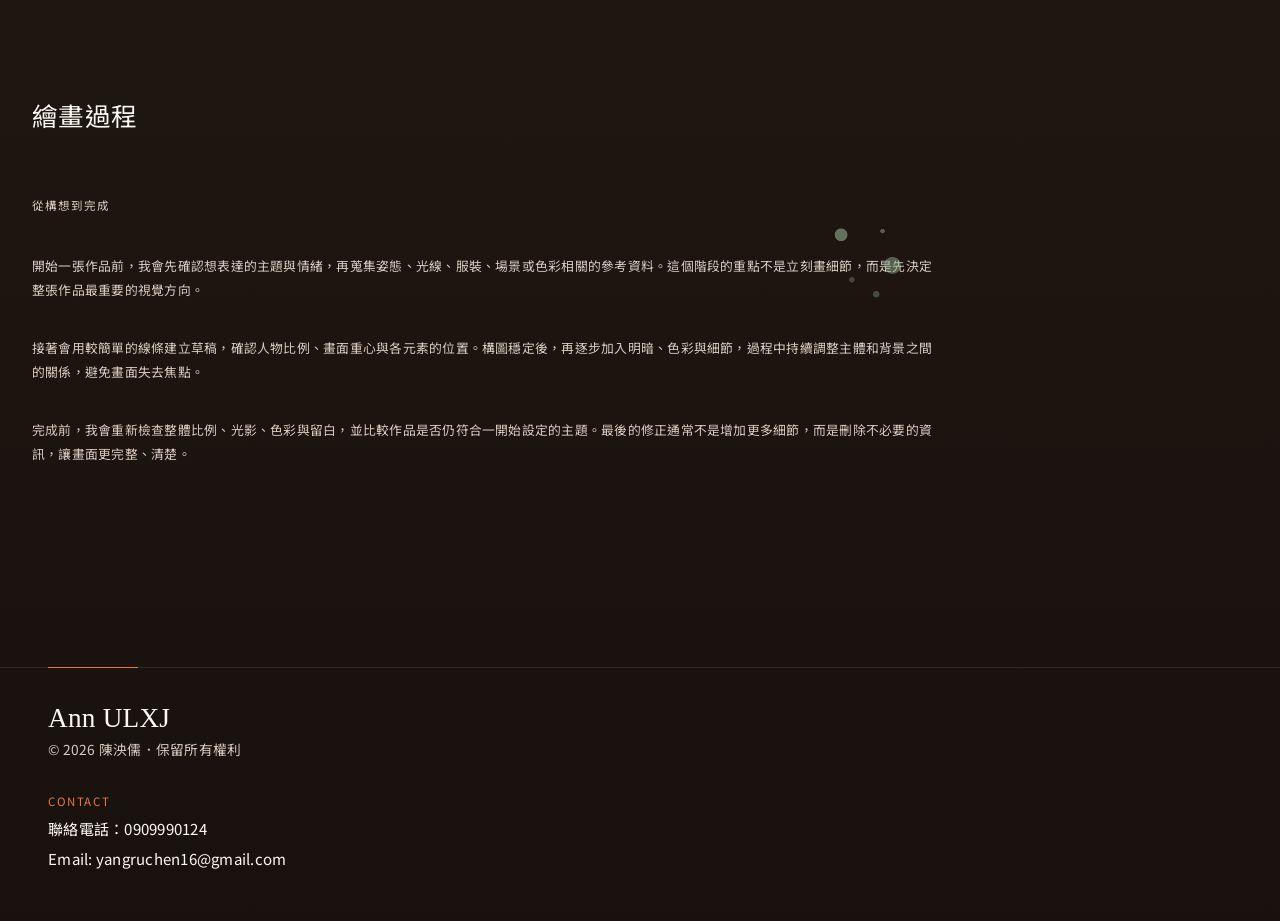
==== commit 15d41616: "Reduce intro Chinese typography by half" ====
--- a/index.html
+++ b/index.html
@@ -68,7 +68,6 @@
     color:var(--accent);
   }
 
-  /* Editorial typography based on the supplied reference */
   .intro-block{
     max-width:980px;
     margin:0 0 clamp(3rem,5vw,4.5rem);
@@ -79,8 +78,8 @@
     margin:0 0 clamp(3.2rem,5vw,4.6rem);
     padding-left:0 !important;
     max-width:900px;
-    font-family:"Noto Serif TC","Songti TC","PMingLiU",serif;
-    font-size:clamp(2.45rem,4vw,3.45rem);
+    font-family:"Noto Sans TC","Source Han Sans TC","PingFang TC",sans-serif;
+    font-size:clamp(1.225rem,2vw,1.725rem);
     font-weight:400;
     line-height:1.42;
     letter-spacing:.015em;
@@ -103,8 +102,8 @@
     padding-left:0;
     text-indent:0;
     color:var(--text-lo);
-    font-family:"Noto Serif TC","Songti TC","PMingLiU",serif;
-    font-size:clamp(1.42rem,2vw,1.8rem);
+    font-family:"Noto Sans TC","Source Han Sans TC","PingFang TC",sans-serif;
+    font-size:clamp(.71rem,1vw,.9rem);
     font-weight:400;
     line-height:1.9;
     letter-spacing:.018em;
@@ -125,8 +124,8 @@
   .report-subheading{
     margin:0 0 clamp(2.1rem,3vw,3rem);
     padding-left:0;
-    font-family:"Noto Serif TC","Songti TC","PMingLiU",serif;
-    font-size:clamp(1.3rem,1.8vw,1.55rem);
+    font-family:"Noto Sans TC","Source Han Sans TC","PingFang TC",sans-serif;
+    font-size:clamp(.65rem,.9vw,.775rem);
     font-weight:400;
     line-height:1.55;
     letter-spacing:.08em;
@@ -178,7 +177,7 @@
     .intro-heading{
       max-width:100%;
       margin-bottom:3.2rem;
-      font-size:clamp(2.25rem,10vw,3rem);
+      font-size:clamp(1.125rem,5vw,1.5rem);
       line-height:1.42;
     }
     .intro-content,
@@ -187,12 +186,12 @@
     }
     .report-subheading{
       margin-bottom:2rem;
-      font-size:1.28rem;
+      font-size:.64rem;
     }
     .intro-content p,
     .report-paragraphs p{
       max-width:100%;
-      font-size:clamp(1.28rem,5.8vw,1.58rem);
+      font-size:clamp(.64rem,2.9vw,.79rem);
       line-height:1.9;
       letter-spacing:.012em;
       text-align:justify;
--- a/art-overrides.css
+++ b/art-overrides.css
@@ -106,6 +106,18 @@
     radial-gradient(circle at 78% 61%, var(--dot-main) 0 9px, transparent 9.8px),
     radial-gradient(circle at 35% 78%, var(--dot-light-soft) 0 2px, transparent 2.6px) !important;
   opacity:.52 !important;
+}
+
+/* 個人介紹主圖：由 900px 縮小 1.5 倍至 600px */
+.IMG-main-5422{
+  display:block;
+  width:100%;
+  max-width:600px;
+  height:auto;
+  margin-top:3rem;
+  margin-left:0;
+  border-radius:4px;
+  box-shadow:0 20px 50px -18px rgba(0,0,0,.55);
 }
 
 /* Header logo */
@@ -188,4 +200,7 @@
     opacity:.48;
   }
   .brand-logo{ font-size:1.72rem; }
-}
+  .IMG-main-5422{
+    max-width:100%;
+  }
+}
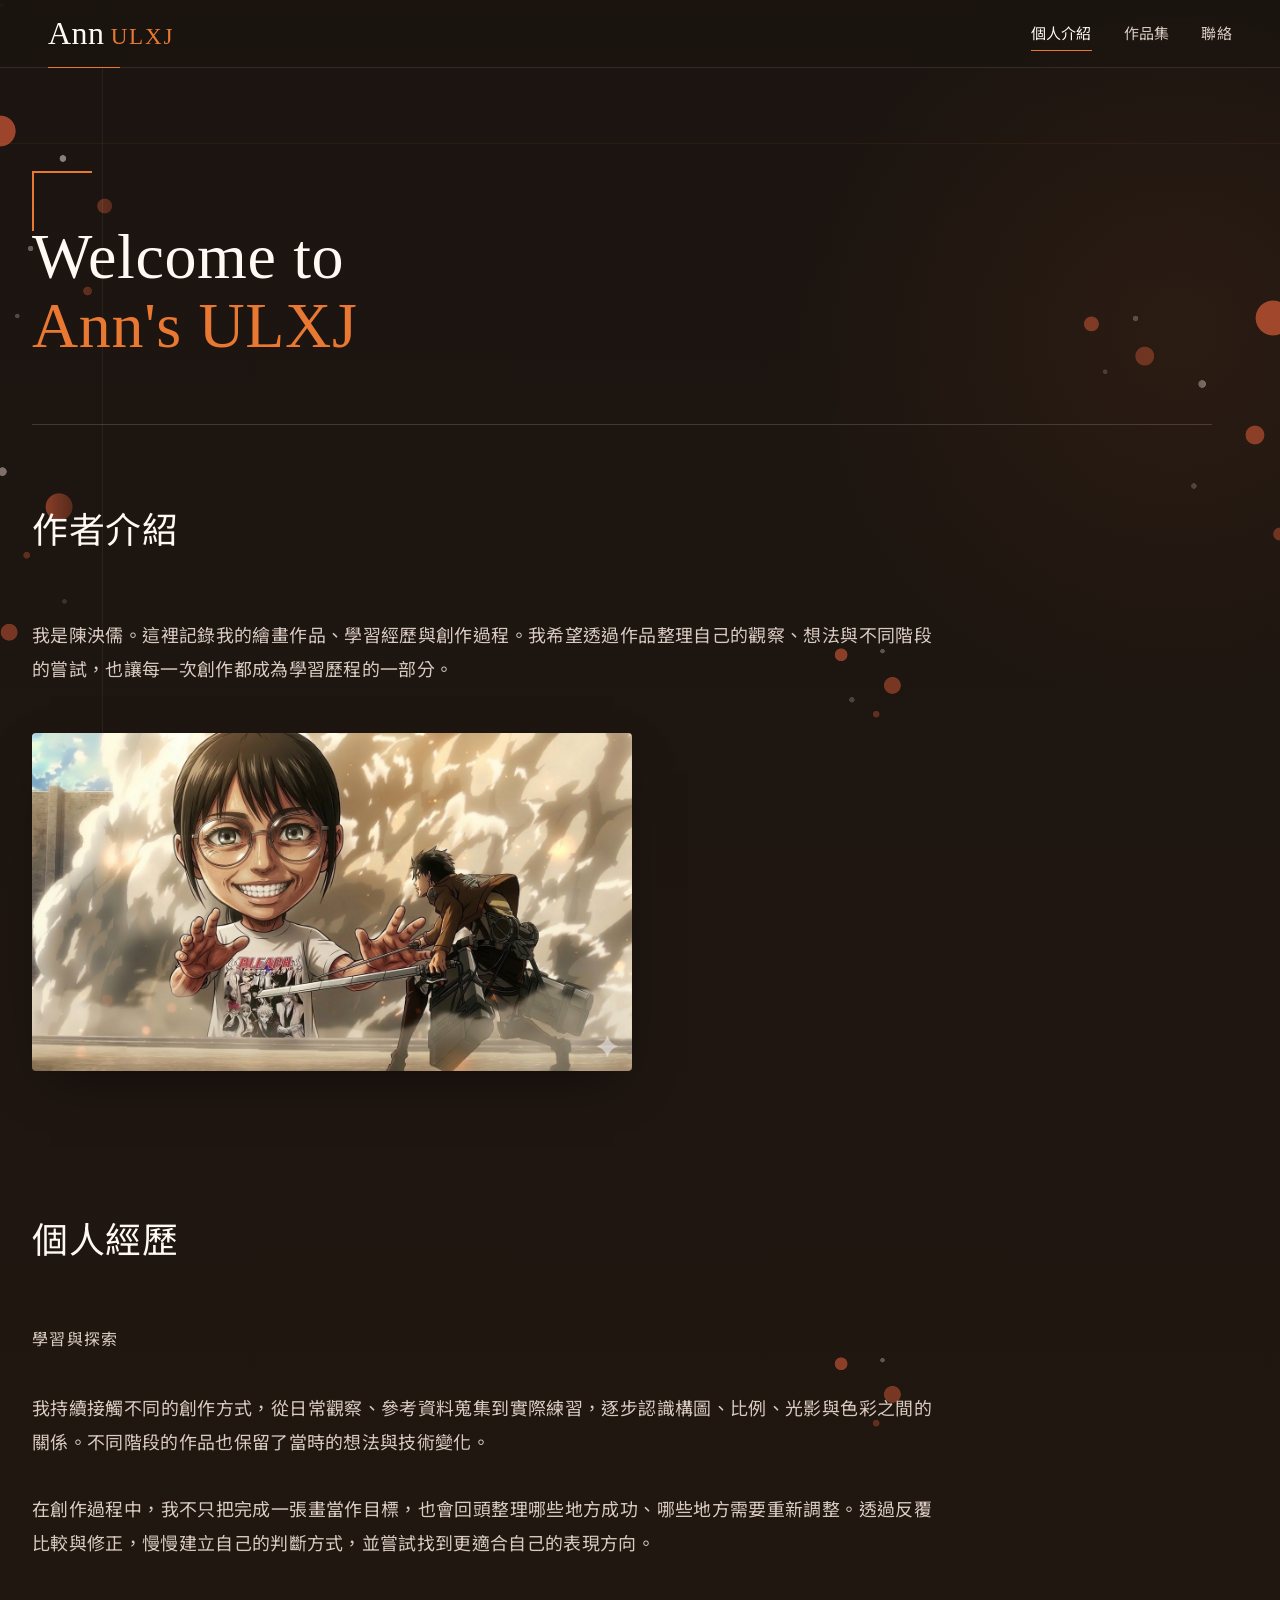
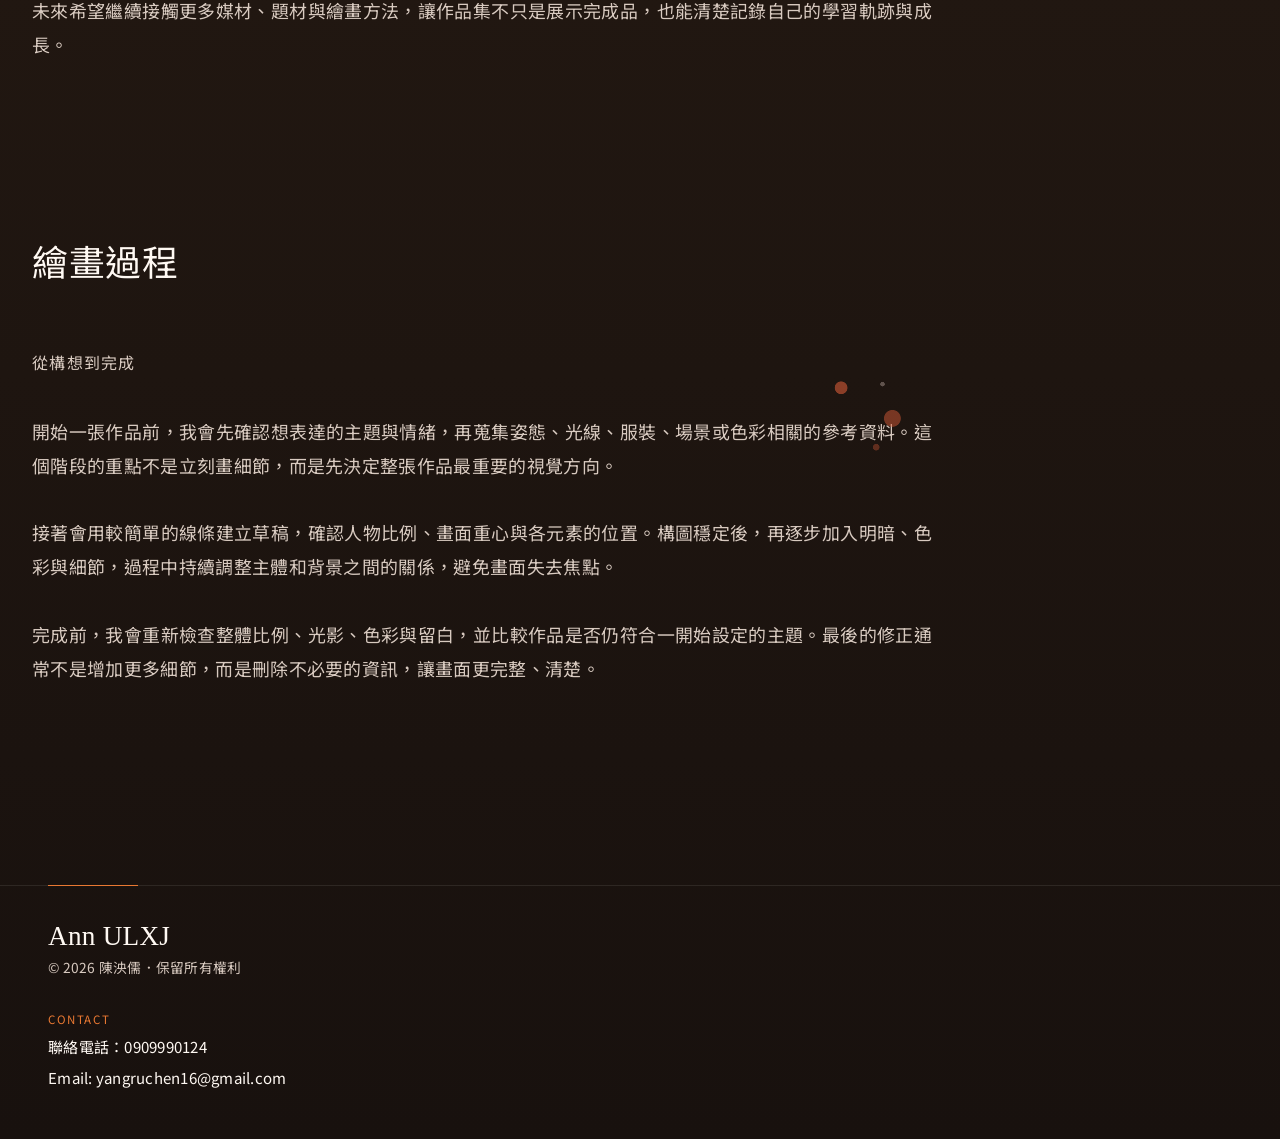
==== commit b784fd94: "Increase Chinese typography size on intro page" ====
--- a/index.html
+++ b/index.html
@@ -79,7 +79,7 @@
     padding-left:0 !important;
     max-width:900px;
     font-family:"Noto Sans TC","Source Han Sans TC","PingFang TC",sans-serif;
-    font-size:clamp(1.225rem,2vw,1.725rem);
+    font-size:clamp(1.7rem,2.8vw,2.35rem);
     font-weight:400;
     line-height:1.42;
     letter-spacing:.015em;
@@ -103,7 +103,7 @@
     text-indent:0;
     color:var(--text-lo);
     font-family:"Noto Sans TC","Source Han Sans TC","PingFang TC",sans-serif;
-    font-size:clamp(.71rem,1vw,.9rem);
+    font-size:clamp(1rem,1.4vw,1.22rem);
     font-weight:400;
     line-height:1.9;
     letter-spacing:.018em;
@@ -125,7 +125,7 @@
     margin:0 0 clamp(2.1rem,3vw,3rem);
     padding-left:0;
     font-family:"Noto Sans TC","Source Han Sans TC","PingFang TC",sans-serif;
-    font-size:clamp(.65rem,.9vw,.775rem);
+    font-size:clamp(.95rem,1.25vw,1.1rem);
     font-weight:400;
     line-height:1.55;
     letter-spacing:.08em;
@@ -177,7 +177,7 @@
     .intro-heading{
       max-width:100%;
       margin-bottom:3.2rem;
-      font-size:clamp(1.125rem,5vw,1.5rem);
+      font-size:clamp(1.55rem,7vw,2rem);
       line-height:1.42;
     }
     .intro-content,
@@ -186,12 +186,12 @@
     }
     .report-subheading{
       margin-bottom:2rem;
-      font-size:.64rem;
+      font-size:.92rem;
     }
     .intro-content p,
     .report-paragraphs p{
       max-width:100%;
-      font-size:clamp(.64rem,2.9vw,.79rem);
+      font-size:clamp(.95rem,4.2vw,1.08rem);
       line-height:1.9;
       letter-spacing:.012em;
       text-align:justify;
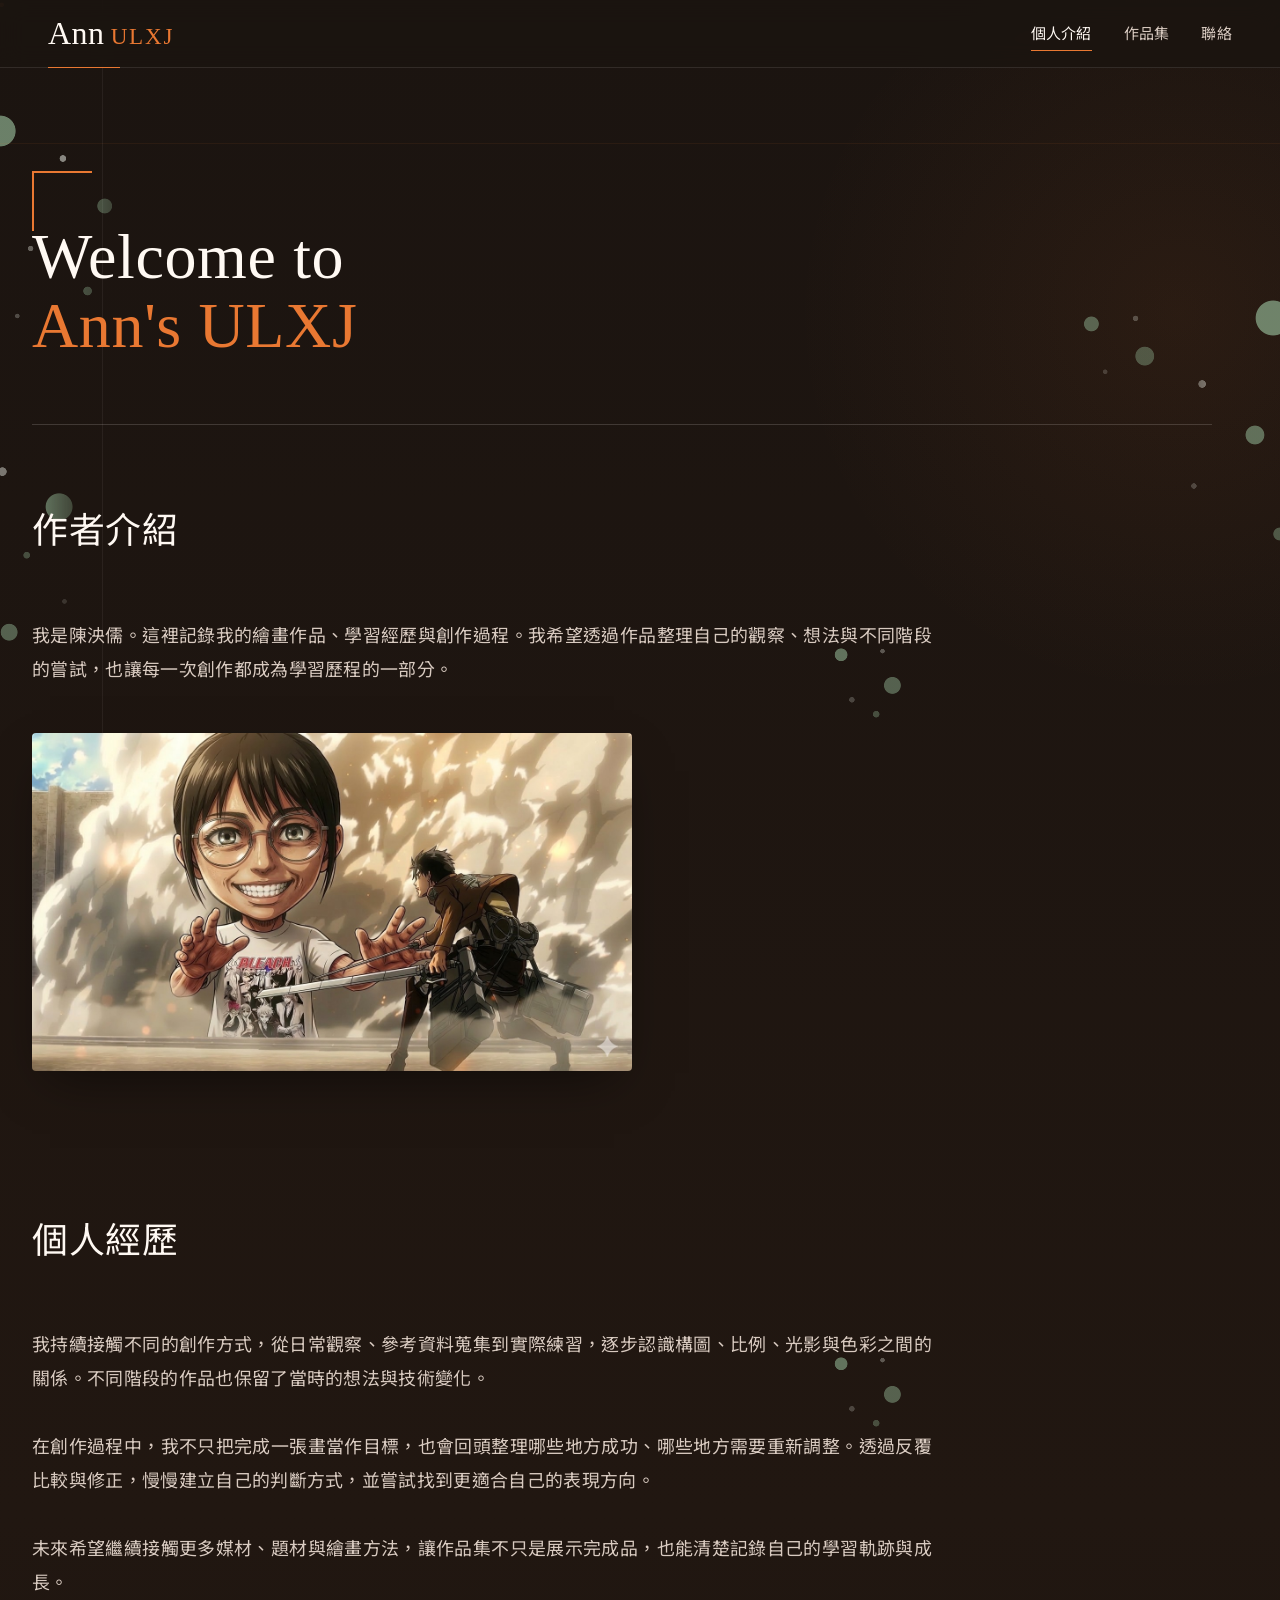
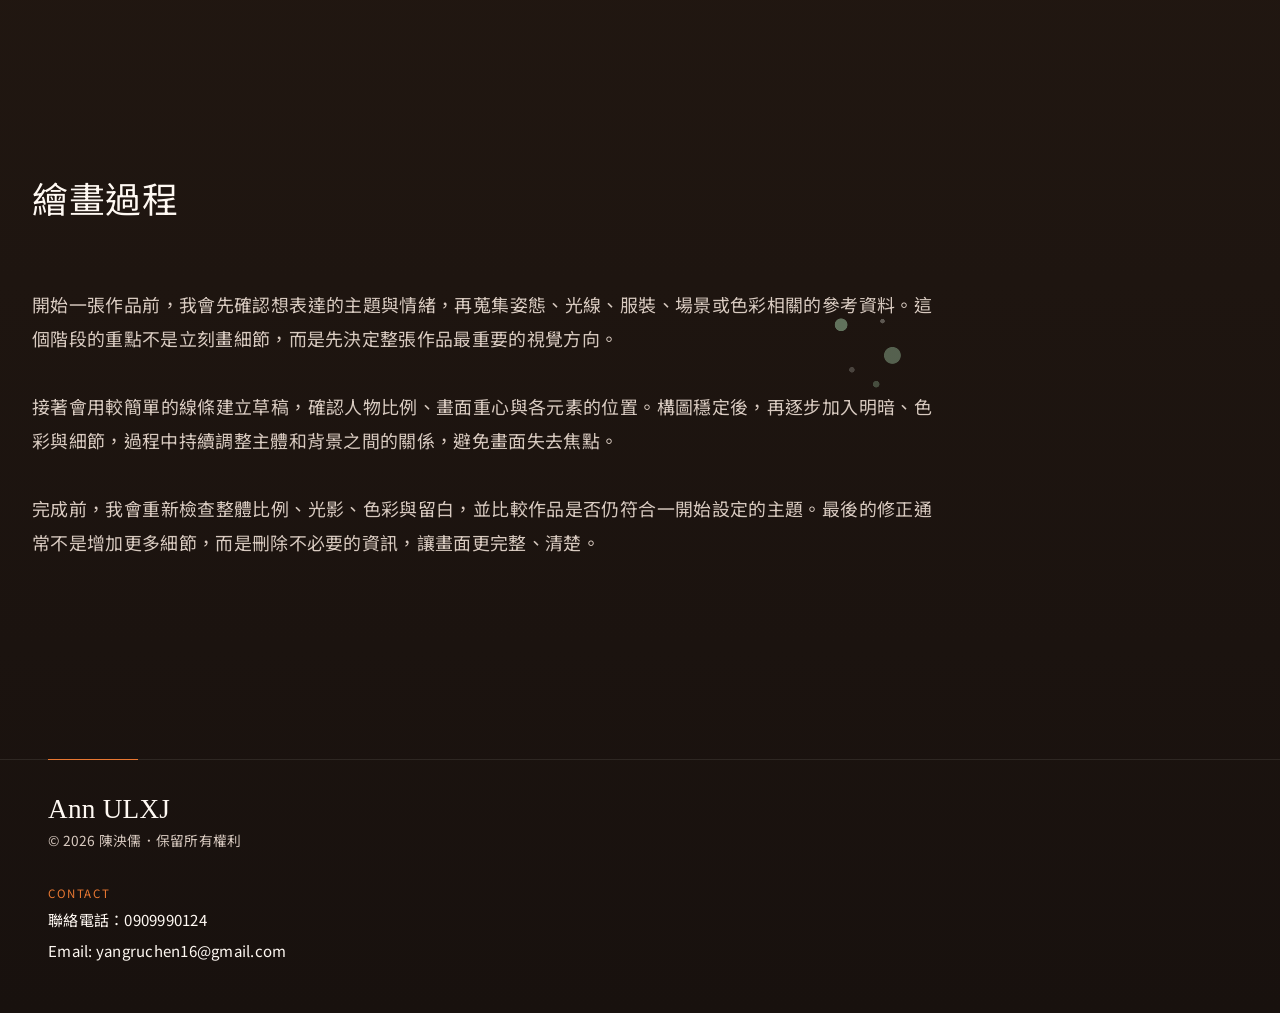
==== commit 67bd1dea: "Remove intro section subheadings" ====
--- a/index.html
+++ b/index.html
@@ -238,7 +238,6 @@
   <section class="intro-block">
     <h2 class="intro-heading">個人經歷</h2>
     <div class="intro-content">
-      <h3 class="report-subheading">學習與探索</h3>
       <div class="report-paragraphs">
         <p>
           我持續接觸不同的創作方式，從日常觀察、參考資料蒐集到實際練習，逐步認識構圖、比例、光影與色彩之間的關係。不同階段的作品也保留了當時的想法與技術變化。
@@ -256,7 +255,6 @@
   <section class="intro-block">
     <h2 class="intro-heading">繪畫過程</h2>
     <div class="intro-content">
-      <h3 class="report-subheading">從構想到完成</h3>
       <div class="report-paragraphs">
         <p>
           開始一張作品前，我會先確認想表達的主題與情緒，再蒐集姿態、光線、服裝、場景或色彩相關的參考資料。這個階段的重點不是立刻畫細節，而是先決定整張作品最重要的視覺方向。
--- a/art-overrides.css
+++ b/art-overrides.css
@@ -106,6 +106,29 @@
     radial-gradient(circle at 78% 61%, var(--dot-main) 0 9px, transparent 9.8px),
     radial-gradient(circle at 35% 78%, var(--dot-light-soft) 0 2px, transparent 2.6px) !important;
   opacity:.52 !important;
+}
+
+/* 換頁後，裝飾圖案依序柔和漸顯 */
+@keyframes artPatternFadeIn{
+  from{ filter:opacity(0); }
+  to{ filter:opacity(1); }
+}
+
+.pinboard-texture{
+  filter:opacity(0);
+  animation:artPatternFadeIn .8s ease .05s forwards;
+}
+body::before{
+  filter:opacity(0);
+  animation:artPatternFadeIn .9s ease .16s forwards;
+}
+.intro-hero::after{
+  filter:opacity(0);
+  animation:artPatternFadeIn .85s ease .28s forwards;
+}
+.intro-content::after{
+  filter:opacity(0);
+  animation:artPatternFadeIn .85s ease .4s forwards;
 }
 
 /* 個人介紹主圖：由 900px 縮小 1.5 倍至 600px */
@@ -181,6 +204,16 @@
 }
 .footer-contact a:hover{ color:var(--accent); }
 
+@media (prefers-reduced-motion: reduce){
+  .pinboard-texture,
+  body::before,
+  .intro-hero::after,
+  .intro-content::after{
+    filter:none;
+    animation:none;
+  }
+}
+
 @media (max-width:720px){
   body::before{
     left:-30px !important;
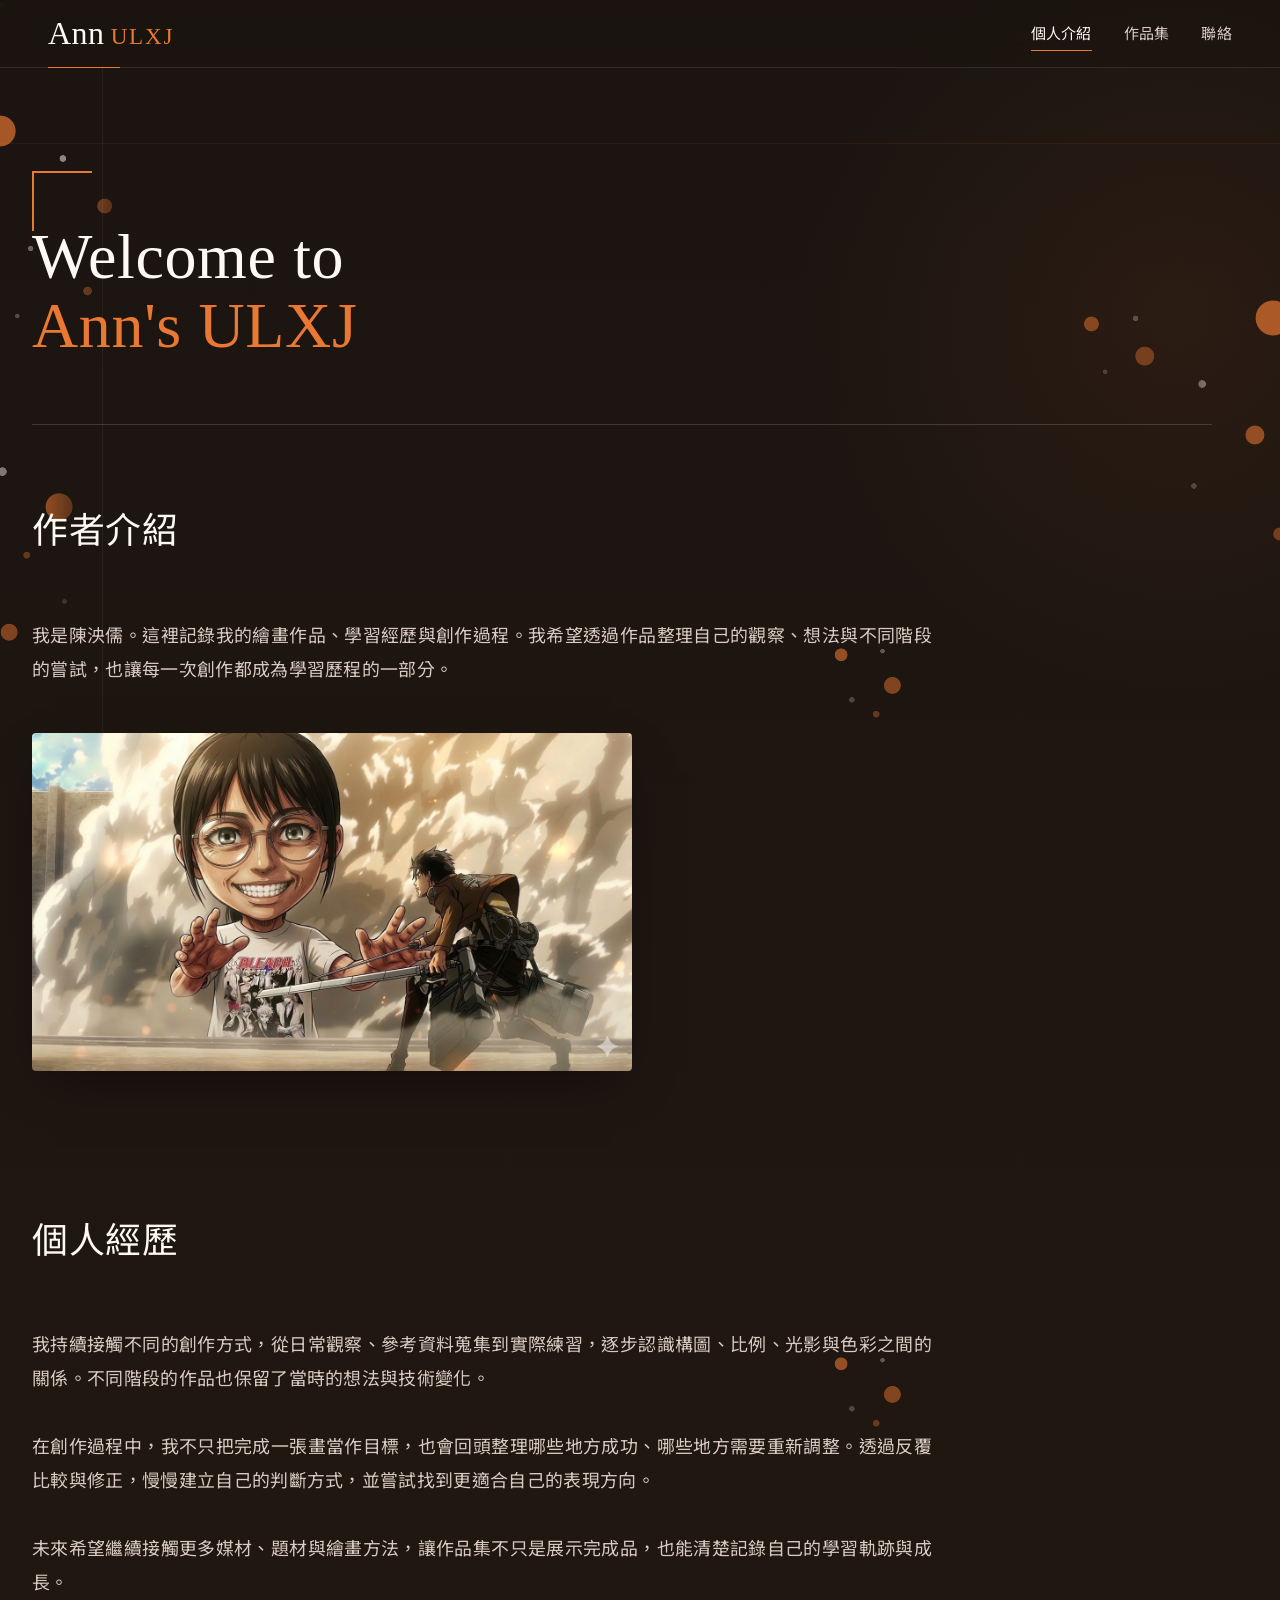
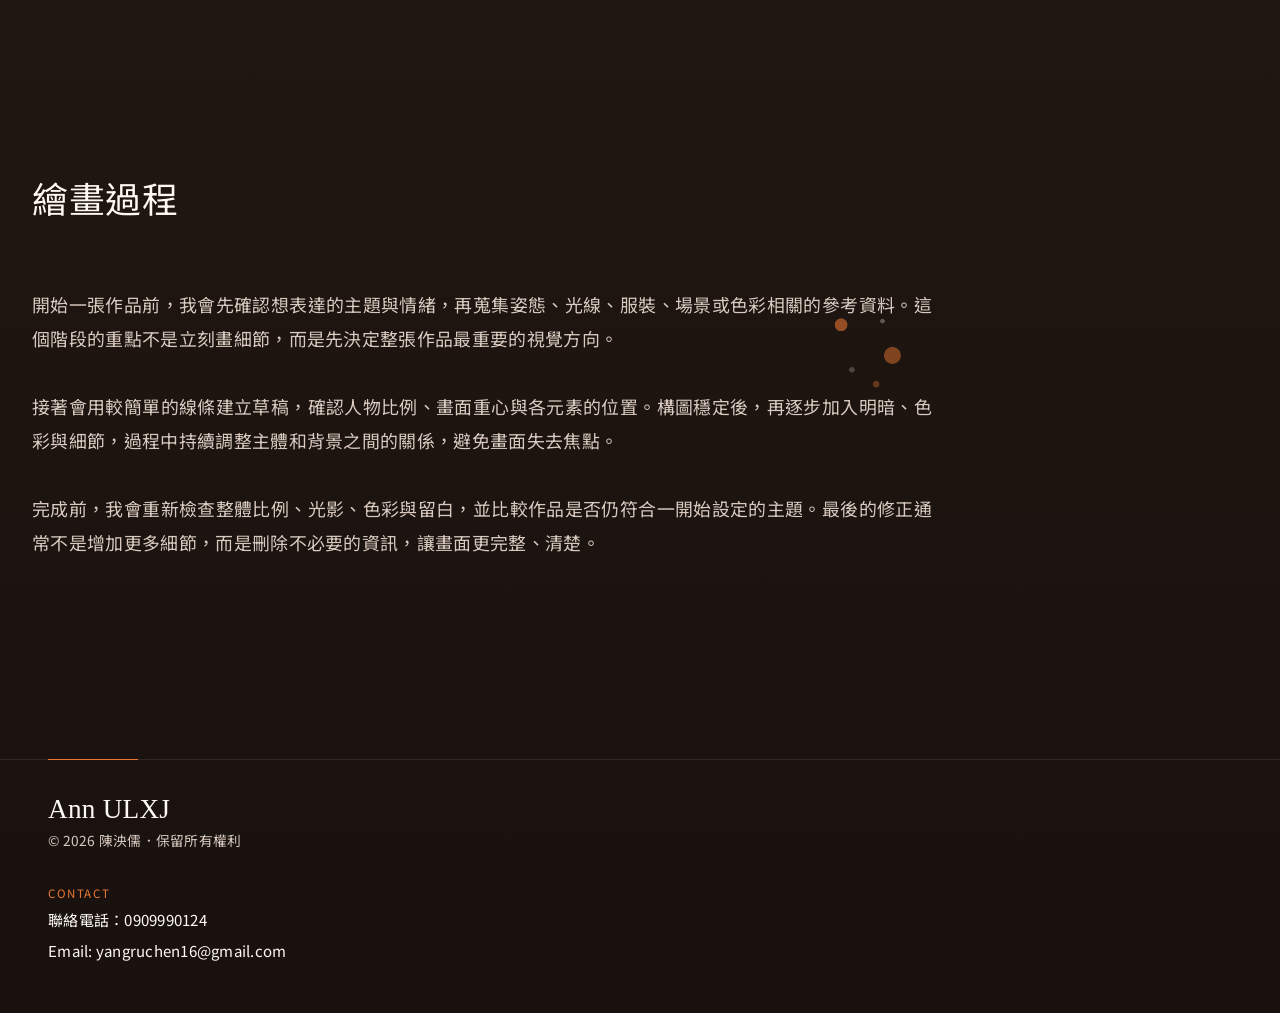
==== commit ce9dd154: "Add custom favicon to intro page" ====
--- a/index.html
+++ b/index.html
@@ -5,6 +5,7 @@
 <meta name="viewport" content="width=device-width, initial-scale=1.0">
 <title>陳泱儒 | 個人介紹</title>
 <meta name="description" content="陳泱儒的作者介紹、個人經歷與繪畫過程">
+<link rel="icon" type="image/png" href="[data-uri]">
 <link rel="preconnect" href="https://fonts.googleapis.com">
 <link rel="preconnect" href="https://fonts.gstatic.com" crossorigin>
 <link href="https://fonts.googleapis.com/css2?family=Fraunces:ital,opsz,wght@0,9..144,300;0,9..144,500;0,9..144,600;1,9..144,500&family=Work+Sans:wght@300;400;500;600&family=Space+Mono:wght@400;700&display=swap" rel="stylesheet">
